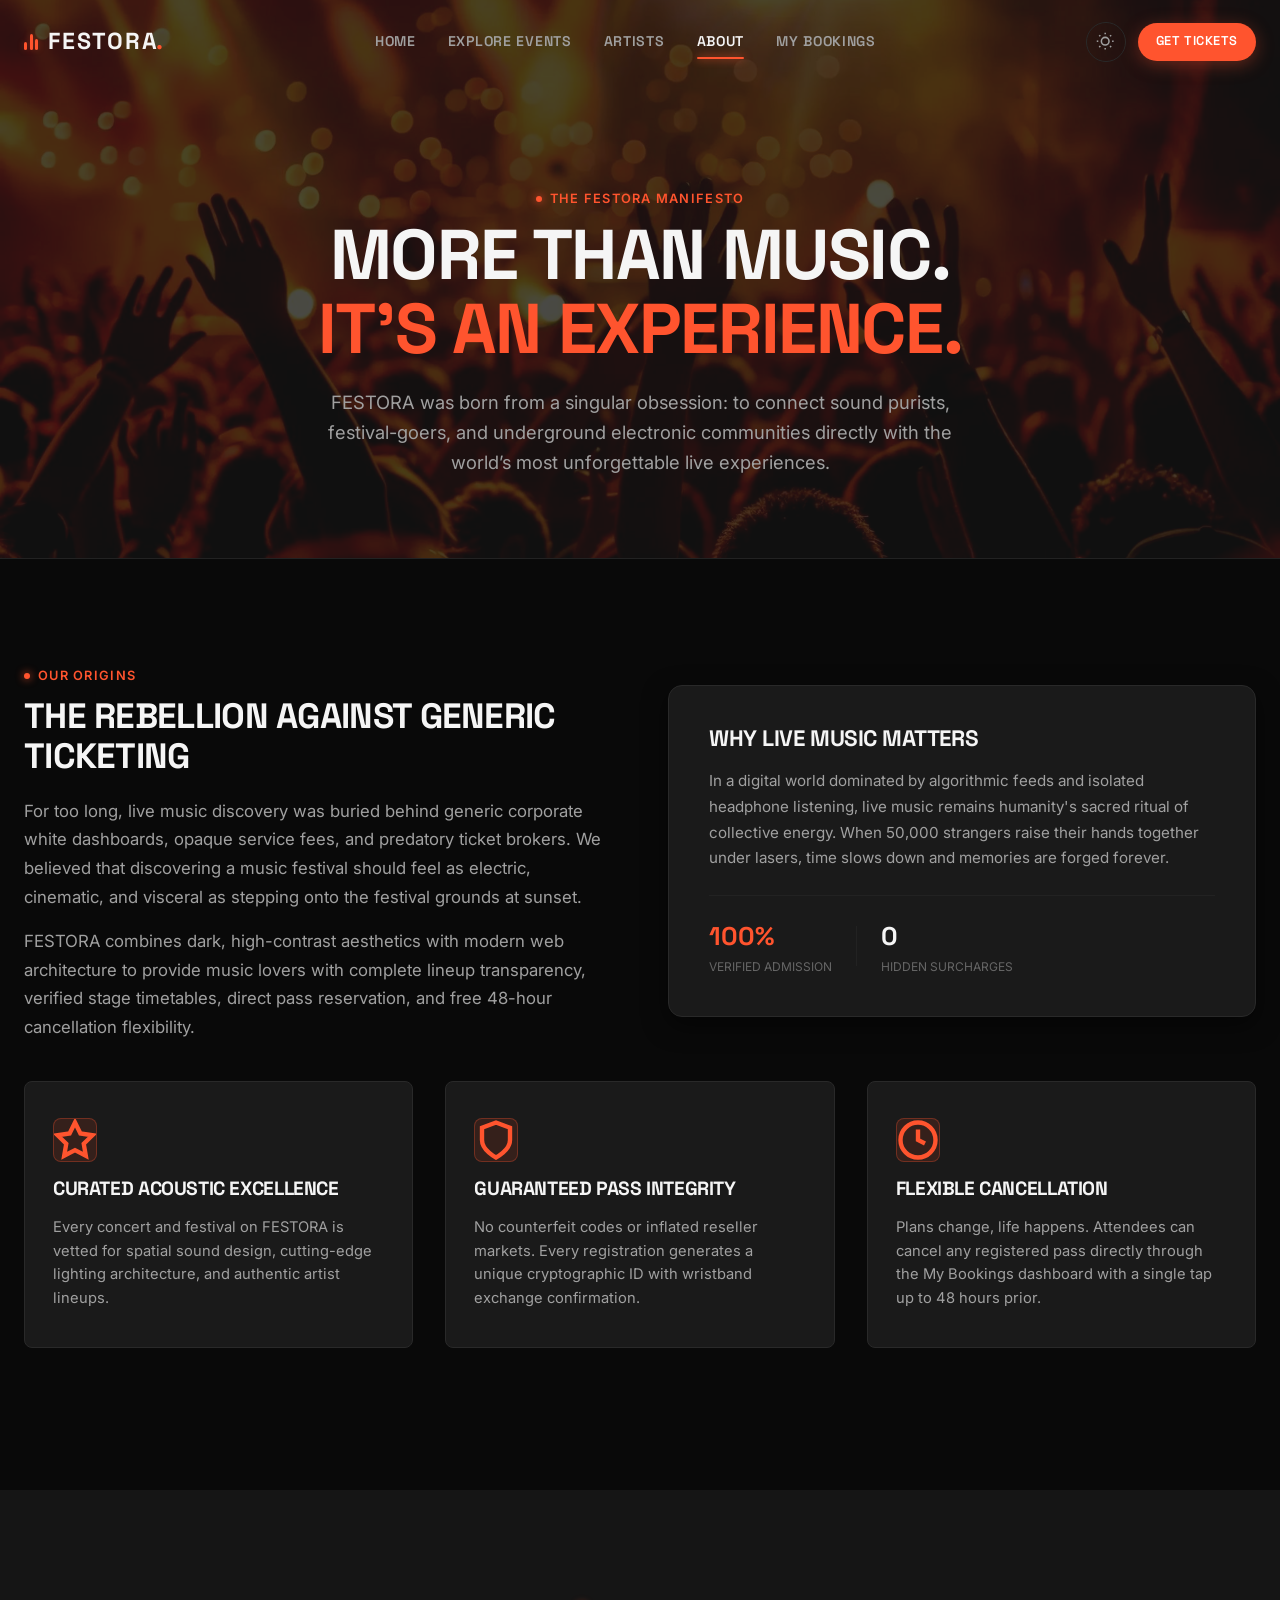
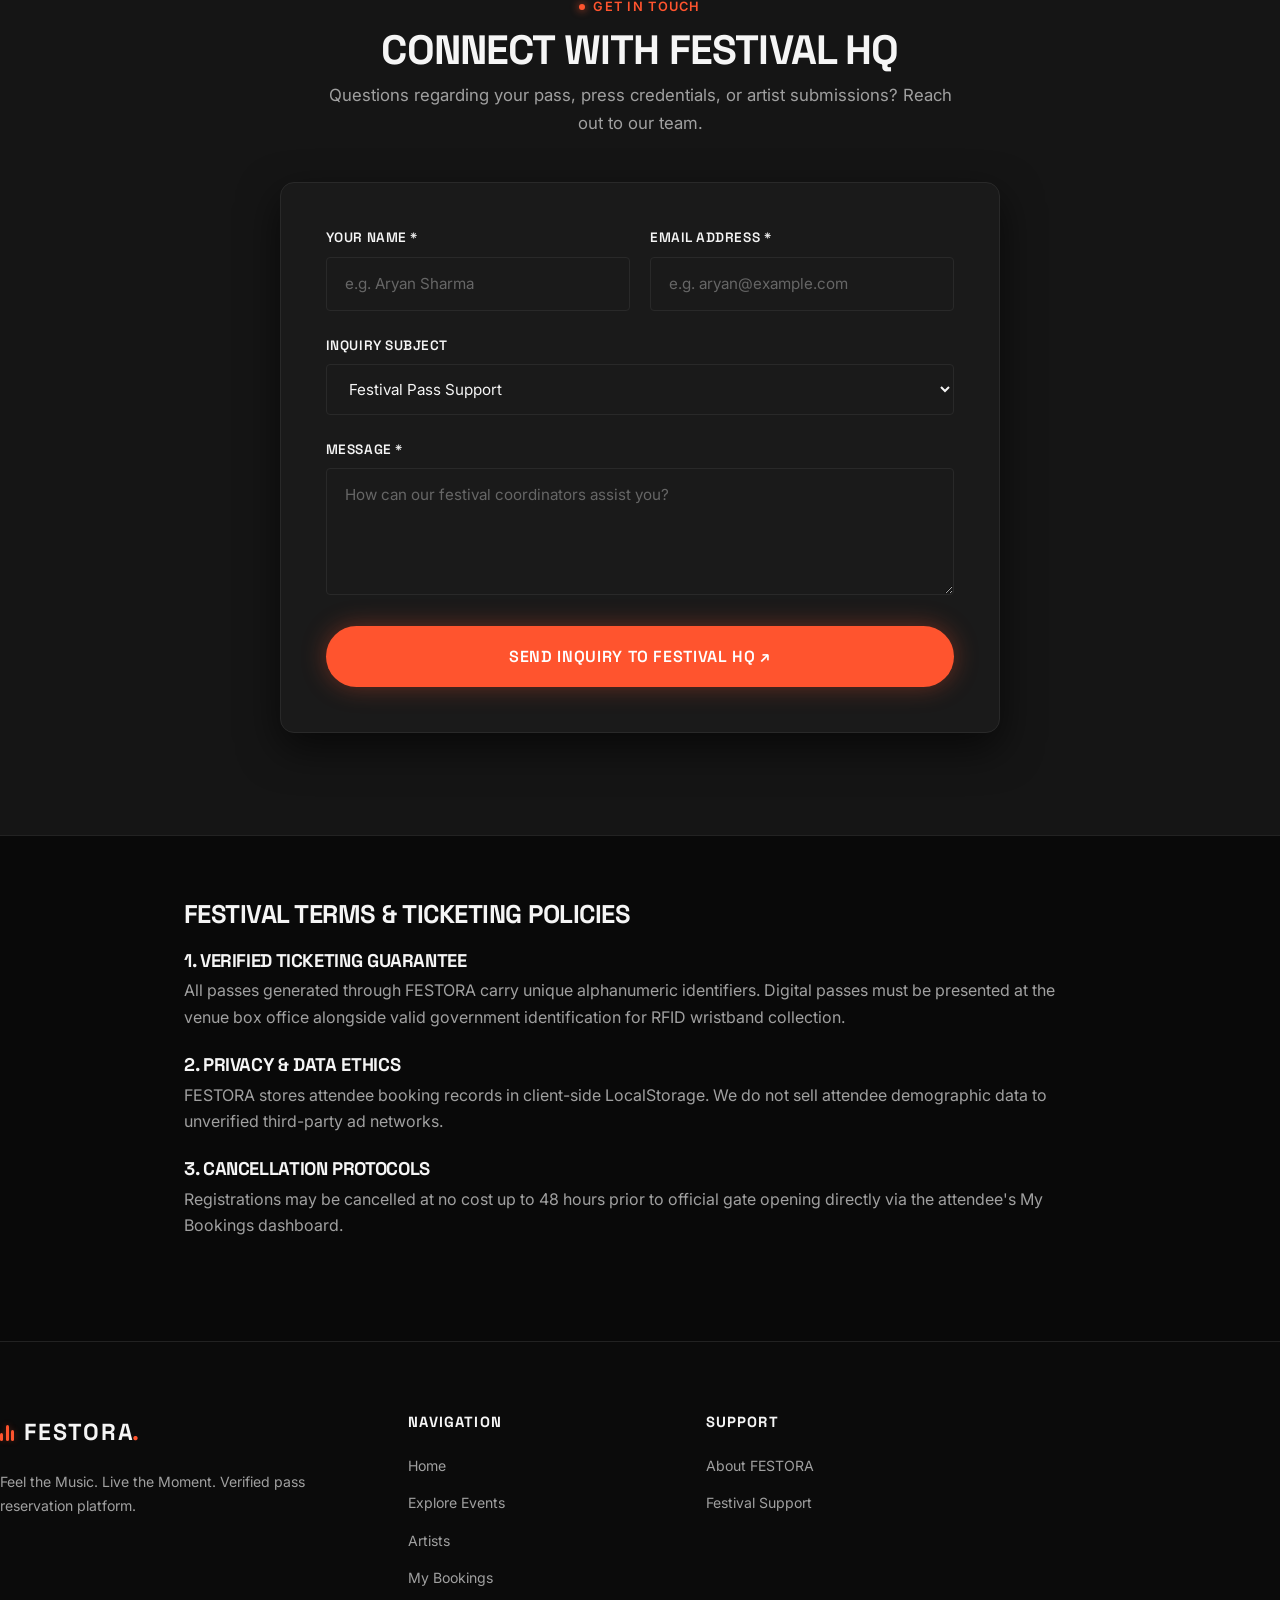
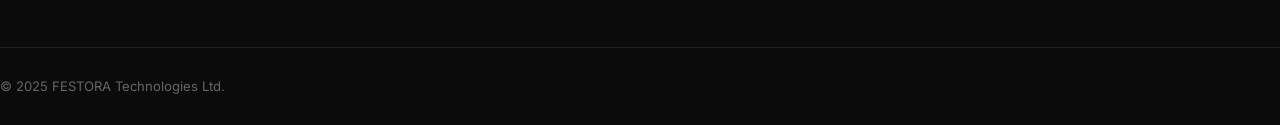
==== about.html @ 8974b9db "Milestone 13: About FESTORA brand story page with manifesto hero, platform metrics, acoustic philoso" ====
<!DOCTYPE html>
<html lang="en" data-theme="dark">
<head>
  <meta charset="UTF-8">
  <meta name="viewport" content="width=device-width, initial-scale=1.0">
  <title>About Us & Mission – FESTORA</title>
  <meta name="description" content="Discover the story and ethos behind FESTORA — connecting music lovers to world-class live experiences and music festivals.">
  <meta name="theme-color" content="#090909">

  <!-- Core Stylesheets -->
  <link rel="stylesheet" href="css/style.css">
  <link rel="stylesheet" href="css/animations.css">
</head>
<body>

  <!-- ==========================================================================
       1. Navigation Bar (Ref 1, 6, 7, 8)
       ========================================================================== -->
  <header class="site-header is-scrolled" role="banner">
    <div class="container nav-wrap">
      
      <!-- Brand Logo -->
      <a href="index.html" class="brand-logo" aria-label="FESTORA Home">
        <span class="logo-bars" aria-hidden="true">
          <span class="logo-bar"></span>
          <span class="logo-bar"></span>
          <span class="logo-bar"></span>
        </span>
        <span>FESTORA<span class="accent-dot">.</span></span>
      </a>

      <!-- Desktop Navigation Menu -->
      <nav class="nav-menu" role="navigation" aria-label="Main Navigation">
        <a href="index.html" class="nav-link">Home</a>
        <a href="events.html" class="nav-link">Explore Events</a>
        <a href="artists.html" class="nav-link">Artists</a>
        <a href="about.html" class="nav-link active">About</a>
        <a href="bookings.html" class="nav-link">My Bookings</a>
      </nav>

      <!-- Nav Utility Actions -->
      <div class="nav-actions">
        <button type="button" class="btn-theme-toggle" aria-label="Switch Theme" title="Toggle Dark/Light Mode">
          <svg class="icon" viewBox="0 0 24 24" fill="none" stroke="currentColor" stroke-width="2">
            <circle cx="12" cy="12" r="5"></circle>
            <line x1="12" y1="1" x2="12" y2="3"></line>
            <line x1="12" y1="21" x2="12" y2="23"></line>
            <line x1="4.22" y1="4.22" x2="5.64" y2="5.64"></line>
            <line x1="18.36" y1="18.36" x2="19.78" y2="19.78"></line>
            <line x1="1" y1="12" x2="3" y2="12"></line>
            <line x1="21" y1="12" x2="23" y2="12"></line>
            <line x1="4.22" y1="19.78" x2="5.64" y2="18.36"></line>
            <line x1="18.36" y1="5.64" x2="19.78" y2="4.22"></line>
          </svg>
        </button>

        <a href="events.html" class="btn btn-primary btn-pill btn-sm">
          <span>GET TICKETS</span>
        </a>

        <button type="button" class="btn-nav-toggle" aria-label="Toggle navigation menu" aria-expanded="false">
          <span class="hamburger-line"></span>
          <span class="hamburger-line"></span>
          <span class="hamburger-line"></span>
        </button>
      </div>
    </div>
  </header>

  <!-- Mobile Navigation Overlay & Drawer -->
  <div class="mobile-nav-overlay" aria-hidden="true"></div>
  <aside class="mobile-nav-drawer" aria-label="Mobile Navigation Drawer">
    <div class="mobile-nav-links">
      <a href="index.html" class="mobile-nav-link"><span>Home</span><span>→</span></a>
      <a href="events.html" class="mobile-nav-link"><span>Explore Events</span><span>→</span></a>
      <a href="artists.html" class="mobile-nav-link"><span>Artists</span><span>→</span></a>
      <a href="about.html" class="mobile-nav-link active"><span>About</span><span>→</span></a>
      <a href="bookings.html" class="mobile-nav-link"><span>My Bookings</span><span>→</span></a>
    </div>
  </aside>

  <!-- Main Content -->
  <main id="main-content">
    
    <!-- Hero Section (Ref 4 & 15) -->
    <section class="about-hero" aria-label="About FESTORA Hero">
      <img class="about-hero-bg" src="assets/images/backgrounds/about-bg.jpg" alt="Concert crowd in stage lighting">
      <div class="container" style="position:relative;z-index:2;max-width:860px;margin:0 auto;">
        <span class="section-tag" style="margin-bottom:0.6rem;">THE FESTORA MANIFESTO</span>
        <h1 class="page-header-title" style="font-size:clamp(2.4rem, 5.5vw, 4.4rem);line-height:1.05;">
          MORE THAN MUSIC.<br>
          <span class="text-accent">IT'S AN EXPERIENCE.</span>
        </h1>
        <p style="font-size:1.15rem;color:var(--text-secondary);max-width:680px;margin:1.25rem auto 0;line-height:1.65;">
          FESTORA was born from a singular obsession: to connect sound purists, festival-goers, and underground electronic communities directly with the world’s most unforgettable live experiences.
        </p>
      </div>
    </section>

    <!-- Brand Story & Mission Section -->
    <section class="section" aria-label="Our Story & Mission">
      <div class="container">
        
        <div style="display:grid;grid-template-columns:1fr 1fr;gap:3.5rem;align-items:center;" class="about-story-grid">
          <div>
            <span class="section-tag">OUR ORIGINS</span>
            <h2 class="section-title" style="font-size:2.2rem;margin-bottom:1.25rem;">THE REBELLION AGAINST GENERIC TICKETING</h2>
            <p class="detail-text" style="margin-bottom:1rem;">
              For too long, live music discovery was buried behind generic corporate white dashboards, opaque service fees, and predatory ticket brokers. We believed that discovering a music festival should feel as electric, cinematic, and visceral as stepping onto the festival grounds at sunset.
            </p>
            <p class="detail-text">
              FESTORA combines dark, high-contrast aesthetics with modern web architecture to provide music lovers with complete lineup transparency, verified stage timetables, direct pass reservation, and free 48-hour cancellation flexibility.
            </p>
          </div>

          <div style="background-color:var(--bg-card);border:1px solid var(--border-light);border-radius:var(--radius-lg);padding:2.5rem;box-shadow:var(--shadow-md);">
            <h3 style="font-size:1.4rem;font-weight:700;color:var(--text-primary);text-transform:uppercase;margin-bottom:1rem;">
              WHY LIVE MUSIC MATTERS
            </h3>
            <p class="detail-text" style="font-size:0.95rem;margin-bottom:1.5rem;">
              In a digital world dominated by algorithmic feeds and isolated headphone listening, live music remains humanity's sacred ritual of collective energy. When 50,000 strangers raise their hands together under lasers, time slows down and memories are forged forever.
            </p>
            <div style="padding-top:1.25rem;border-top:1px solid var(--border-subtle);display:flex;align-items:center;gap:1.5rem;">
              <div>
                <div style="font-family:var(--font-heading);font-size:1.6rem;font-weight:700;color:var(--accent-primary);">100%</div>
                <div style="font-size:0.75rem;color:var(--text-muted);text-transform:uppercase;">Verified Admission</div>
              </div>
              <div style="width:1px;height:40px;background:var(--border-subtle);"></div>
              <div>
                <div style="font-family:var(--font-heading);font-size:1.6rem;font-weight:700;color:var(--text-primary);">0</div>
                <div style="font-size:0.75rem;color:var(--text-muted);text-transform:uppercase;">Hidden Surcharges</div>
              </div>
            </div>
          </div>
        </div>

        <!-- 3 Core Values (Ref 1, 4, 14) -->
        <div class="about-values-grid">
          
          <div class="value-card">
            <div class="value-card-icon">
              <svg viewBox="0 0 24 24" fill="none" stroke="currentColor" stroke-width="2.5"><polygon points="12 2 15.09 8.26 22 9.27 17 14.14 18.18 21.02 12 17.77 5.82 21.02 7 14.14 2 9.27 8.91 8.26 12 2"></polygon></svg>
            </div>
            <h3 class="value-card-title">CURATED ACOUSTIC EXCELLENCE</h3>
            <p class="value-card-desc">
              Every concert and festival on FESTORA is vetted for spatial sound design, cutting-edge lighting architecture, and authentic artist lineups.
            </p>
          </div>

          <div class="value-card">
            <div class="value-card-icon">
              <svg viewBox="0 0 24 24" fill="none" stroke="currentColor" stroke-width="2.5"><path d="M12 22s8-4 8-10V5l-8-3-8 3v7c0 6 8 10 8 10z"></path></svg>
            </div>
            <h3 class="value-card-title">GUARANTEED PASS INTEGRITY</h3>
            <p class="value-card-desc">
              No counterfeit codes or inflated reseller markets. Every registration generates a unique cryptographic ID with wristband exchange confirmation.
            </p>
          </div>

          <div class="value-card">
            <div class="value-card-icon">
              <svg viewBox="0 0 24 24" fill="none" stroke="currentColor" stroke-width="2.5"><circle cx="12" cy="12" r="10"></circle><polyline points="12 6 12 12 16 14"></polyline></svg>
            </div>
            <h3 class="value-card-title">FLEXIBLE CANCELLATION</h3>
            <p class="value-card-desc">
              Plans change, life happens. Attendees can cancel any registered pass directly through the My Bookings dashboard with a single tap up to 48 hours prior.
            </p>
          </div>

        </div>

      </div>
    </section>

    <!-- Contact & Inquiries Module -->
    <section class="section section-secondary" id="contact" aria-label="Contact and Festival HQ">
      <div class="container">
        
        <div class="section-header" style="justify-content:center;text-align:center;">
          <div class="section-title-wrap">
            <span class="section-tag" style="justify-content:center;">GET IN TOUCH</span>
            <h2 class="section-title">CONNECT WITH FESTIVAL HQ</h2>
            <p class="section-subtitle">Questions regarding your pass, press credentials, or artist submissions? Reach out to our team.</p>
          </div>
        </div>

        <div class="contact-card-wrap">
          <form id="contact-form" novalidate>
            
            <div class="form-grid-2col">
              <div class="form-group" id="group-contact-name">
                <label for="contact-name" class="form-label">Your Name *</label>
                <input type="text" id="contact-name" class="form-control" placeholder="e.g. Aryan Sharma" required>
                <span class="form-error">Please enter your name.</span>
              </div>

              <div class="form-group" id="group-contact-email">
                <label for="contact-email" class="form-label">Email Address *</label>
                <input type="email" id="contact-email" class="form-control" placeholder="e.g. aryan@example.com" required>
                <span class="form-error">Please enter a valid email address.</span>
              </div>
            </div>

            <div class="form-group">
              <label for="contact-subject" class="form-label">Inquiry Subject</label>
              <select id="contact-subject" class="form-control">
                <option value="Pass Reservation">Festival Pass Support</option>
                <option value="Artist Booking">Artist & Lineup Inquiry</option>
                <option value="Media & Press">Press & Media Accreditation</option>
                <option value="Sponsorship">Brand & Stage Sponsorship</option>
              </select>
            </div>

            <div class="form-group" id="group-contact-msg">
              <label for="contact-msg" class="form-label">Message *</label>
              <textarea id="contact-msg" class="form-control" rows="4" placeholder="How can our festival coordinators assist you?" required></textarea>
              <span class="form-error">Please enter your message.</span>
            </div>

            <button type="submit" class="btn btn-primary btn-pill btn-block btn-lg glow-orange">
              <span>SEND INQUIRY TO FESTIVAL HQ ↗</span>
            </button>

          </form>
        </div>

      </div>
    </section>

    <!-- Legal Anchors Section (Terms & Privacy) -->
    <section class="section" id="terms" style="padding-top:4rem;border-top:1px solid var(--border-subtle);" aria-label="Legal & Policies">
      <div class="container container-narrow">
        <h2 style="font-size:1.6rem;margin-bottom:1.25rem;">FESTIVAL TERMS & TICKETING POLICIES</h2>
        
        <div style="display:flex;flex-direction:column;gap:1.5rem;font-size:0.92rem;color:var(--text-secondary);line-height:1.7;">
          <div id="security">
            <h3 style="font-size:1.15rem;color:var(--text-primary);margin-bottom:0.4rem;">1. VERIFIED TICKETING GUARANTEE</h3>
            <p>All passes generated through FESTORA carry unique alphanumeric identifiers. Digital passes must be presented at the venue box office alongside valid government identification for RFID wristband collection.</p>
          </div>

          <div id="privacy">
            <h3 style="font-size:1.15rem;color:var(--text-primary);margin-bottom:0.4rem;">2. PRIVACY & DATA ETHICS</h3>
            <p>FESTORA stores attendee booking records in client-side LocalStorage. We do not sell attendee demographic data to unverified third-party ad networks.</p>
          </div>

          <div>
            <h3 style="font-size:1.15rem;color:var(--text-primary);margin-bottom:0.4rem;">3. CANCELLATION PROTOCOLS</h3>
            <p>Registrations may be cancelled at no cost up to 48 hours prior to official gate opening directly via the attendee's My Bookings dashboard.</p>
          </div>
        </div>
      </div>
    </section>

  </main>

  <!-- Global Footer -->
  <footer class="site-footer" role="contentinfo">
    <div class="container footer-main">
      <div>
        <a href="index.html" class="brand-logo">
          <span class="logo-bars"><span class="logo-bar"></span><span class="logo-bar"></span><span class="logo-bar"></span></span>
          <span>FESTORA<span class="accent-dot">.</span></span>
        </a>
        <p class="footer-brand-desc">Feel the Music. Live the Moment. Verified pass reservation platform.</p>
      </div>
      <div>
        <h4 class="footer-heading">NAVIGATION</h4>
        <ul class="footer-links">
          <li><a href="index.html" class="footer-link">Home</a></li>
          <li><a href="events.html" class="footer-link">Explore Events</a></li>
          <li><a href="artists.html" class="footer-link">Artists</a></li>
          <li><a href="bookings.html" class="footer-link">My Bookings</a></li>
        </ul>
      </div>
      <div>
        <h4 class="footer-heading">SUPPORT</h4>
        <ul class="footer-links">
          <li><a href="about.html" class="footer-link">About FESTORA</a></li>
          <li><a href="about.html#contact" class="footer-link">Festival Support</a></li>
        </ul>
      </div>
    </div>
    <div class="container footer-bottom">
      <div><span>© 2025 FESTORA Technologies Ltd.</span></div>
    </div>
  </footer>

  <!-- Scripts -->
  <script src="js/events.js"></script>
  <script src="js/main.js"></script>
  <script>
    // Inline Contact Form Handler
    document.addEventListener('DOMContentLoaded', () => {
      const contactForm = document.getElementById('contact-form');
      if (!contactForm) return;

      contactForm.addEventListener('submit', (e) => {
        e.preventDefault();
        const name = document.getElementById('contact-name').value.trim();
        const email = document.getElementById('contact-email').value.trim();
        const msg = document.getElementById('contact-msg').value.trim();

        let valid = true;
        if (!name) {
          document.getElementById('group-contact-name').classList.add('has-error');
          valid = false;
        } else {
          document.getElementById('group-contact-name').classList.remove('has-error');
        }

        if (!/^[^\s@]+@[^\s@]+\.[^\s@]+$/.test(email)) {
          document.getElementById('group-contact-email').classList.add('has-error');
          valid = false;
        } else {
          document.getElementById('group-contact-email').classList.remove('has-error');
        }

        if (!msg) {
          document.getElementById('group-contact-msg').classList.add('has-error');
          valid = false;
        } else {
          document.getElementById('group-contact-msg').classList.remove('has-error');
        }

        if (valid) {
          if (window.FestoraUI && window.FestoraUI.showToast) {
            window.FestoraUI.showToast(`Thank you, ${name}! Your inquiry has been dispatched to Festival HQ.`);
          }
          contactForm.reset();
        }
      });
    });
  </script>
</body>
</html>
---- css/style.css ----
/* ==========================================================================
   FESTORA – Global Design System & Core Stylesheet
   Feel the Music. Live the Moment.
   ========================================================================== */

@import url('https://fonts.googleapis.com/css2?family=Bebas+Neue&family=Inter:wght@300;400;500;600;700&family=Space+Grotesk:wght@500;600;700&display=swap');

/* --- 1. Design Tokens & CSS Variables --- */
:root {
  /* Surface Colors */
  --bg-primary: #090909;        /* Obsidian Black */
  --bg-secondary: #151515;      /* Charcoal Section Background */
  --bg-card: #1A1A1A;           /* Elevated Card Background */
  --bg-card-hover: #222222;     /* Card Hover Surface */
  --bg-glass: rgba(15, 15, 15, 0.75); /* Frosted Glass */
  --bg-glass-nav: rgba(9, 9, 9, 0.88); /* Navigation Frosted Surface */

  /* Accent Colors */
  --accent-primary: #FF542E;    /* Electric Orange */
  --accent-primary-hover: #FF6B47;
  --accent-primary-glow: rgba(255, 84, 46, 0.35);
  --accent-purple: #9D4EDD;     /* Neon Purple */
  --accent-purple-glow: rgba(157, 78, 221, 0.35);
  --accent-red: #E63946;        /* Crimson Red */
  --accent-green: #2EC4B6;      /* Emerald Live Status */
  --accent-yellow: #FFB703;     /* Amber Date Badge */

  /* Text Colors */
  --text-primary: #F5F5F5;      /* Off-white */
  --text-secondary: #A0A0A0;    /* Muted Grey */
  --text-muted: #666666;        /* Subtle Grey */
  --text-dark: #090909;

  /* Borders & Outlines */
  --border-subtle: #222222;     /* Default Subtle Stroke */
  --border-light: #292929;      /* Card Outline */
  --border-highlight: #3A3A3A;  /* Hover Stroke */
  --border-accent: rgba(255, 84, 46, 0.5);

  /* Typography */
  --font-heading: 'Space Grotesk', -apple-system, BlinkMacSystemFont, sans-serif;
  --font-body: 'Inter', -apple-system, BlinkMacSystemFont, sans-serif;
  --font-display: 'Bebas Neue', sans-serif;

  /* Spacing & Layout */
  --container-max: 1320px;
  --container-narrow: 960px;
  --radius-sm: 4px;
  --radius-md: 8px;
  --radius-lg: 14px;
  --radius-full: 9999px;

  /* Transitions */
  --transition-fast: 0.18s cubic-bezier(0.16, 1, 0.3, 1);
  --transition-smooth: 0.3s cubic-bezier(0.16, 1, 0.3, 1);
  --transition-bounce: 0.4s cubic-bezier(0.34, 1.56, 0.64, 1);

  /* Shadows */
  --shadow-sm: 0 4px 12px rgba(0, 0, 0, 0.3);
  --shadow-md: 0 8px 24px rgba(0, 0, 0, 0.5);
  --shadow-lg: 0 16px 40px rgba(0, 0, 0, 0.7);
  --shadow-glow: 0 0 30px var(--accent-primary-glow);
}

/* Light Mode Overrides (Optional Toggle) */
[data-theme="light"] {
  --bg-primary: #F8F9FA;
  --bg-secondary: #EDEFF2;
  --bg-card: #FFFFFF;
  --bg-card-hover: #F1F3F5;
  --bg-glass: rgba(255, 255, 255, 0.85);
  --bg-glass-nav: rgba(248, 249, 250, 0.92);
  --text-primary: #121212;
  --text-secondary: #555555;
  --text-muted: #888888;
  --border-subtle: #E2E4E8;
  --border-light: #D0D4DC;
  --border-highlight: #B0B7C3;
  --shadow-sm: 0 4px 12px rgba(0, 0, 0, 0.06);
  --shadow-md: 0 8px 24px rgba(0, 0, 0, 0.1);
  --shadow-lg: 0 16px 40px rgba(0, 0, 0, 0.14);
}

/* --- 2. CSS Reset & Base Rules --- */
*, *::before, *::after {
  box-sizing: border-box;
  margin: 0;
  padding: 0;
}

html {
  font-size: 16px;
  scroll-behavior: smooth;
  -webkit-font-smoothing: antialiased;
  -moz-osx-font-smoothing: grayscale;
  background-color: var(--bg-primary);
  color: var(--text-primary);
}

body {
  font-family: var(--font-body);
  font-weight: 400;
  line-height: 1.6;
  background-color: var(--bg-primary);
  color: var(--text-primary);
  min-height: 100vh;
  overflow-x: hidden;
  display: flex;
  flex-direction: column;
}

main {
  flex: 1 0 auto;
}

img, picture, video, canvas, svg {
  display: block;
  max-width: 100%;
}

input, button, textarea, select {
  font: inherit;
  color: inherit;
}

button {
  cursor: pointer;
  border: none;
  background: none;
}

a {
  color: inherit;
  text-decoration: none;
  transition: color var(--transition-fast);
}

ul, ol {
  list-style: none;
}

/* --- 3. Typography Styles --- */
h1, h2, h3, h4, h5, h6 {
  font-family: var(--font-heading);
  font-weight: 700;
  line-height: 1.15;
  color: var(--text-primary);
  letter-spacing: -0.02em;
  text-transform: uppercase;
}

h1 {
  font-size: clamp(2.5rem, 5.5vw, 4.5rem);
}

h2 {
  font-size: clamp(1.8rem, 3.2vw, 2.6rem);
}

h3 {
  font-size: clamp(1.3rem, 2vw, 1.7rem);
}

h4 {
  font-size: 1.15rem;
}

p {
  color: var(--text-secondary);
  font-size: 1rem;
  line-height: 1.65;
}

.text-accent {
  color: var(--accent-primary);
}

.text-purple {
  color: var(--accent-purple);
}

.text-offwhite {
  color: var(--text-primary);
}

.text-muted {
  color: var(--text-secondary);
}

.font-display {
  font-family: var(--font-display);
  letter-spacing: 0.04em;
}

/* --- 4. Layout & Containers --- */
.container {
  width: 100%;
  max-width: var(--container-max);
  margin-left: auto;
  margin-right: auto;
  padding-left: 1.5rem;
  padding-right: 1.5rem;
}

.container-narrow {
  max-width: var(--container-narrow);
}

.section {
  padding-top: clamp(4rem, 8vw, 7rem);
  padding-bottom: clamp(4rem, 8vw, 7rem);
  position: relative;
}

.section-secondary {
  background-color: var(--bg-secondary);
}

.section-header {
  display: flex;
  align-items: flex-end;
  justify-content: space-between;
  margin-bottom: 2.75rem;
  gap: 1.5rem;
  flex-wrap: wrap;
}

.section-title-wrap {
  max-width: 650px;
}

.section-tag {
  display: inline-flex;
  align-items: center;
  gap: 0.5rem;
  font-size: 0.8rem;
  font-weight: 600;
  text-transform: uppercase;
  letter-spacing: 0.1em;
  color: var(--accent-primary);
  margin-bottom: 0.6rem;
}

.section-tag::before {
  content: '';
  display: inline-block;
  width: 6px;
  height: 6px;
  border-radius: 50%;
  background-color: var(--accent-primary);
  box-shadow: 0 0 8px var(--accent-primary);
}

.section-title {
  margin-bottom: 0.5rem;
}

.section-subtitle {
  font-size: 1.05rem;
  color: var(--text-secondary);
}

.section-action a {
  display: inline-flex;
  align-items: center;
  gap: 0.4rem;
  font-size: 0.95rem;
  font-weight: 600;
  color: var(--text-primary);
  transition: all var(--transition-fast);
}

.section-action a:hover {
  color: var(--accent-primary);
  transform: translateX(4px);
}

/* --- 5. Buttons & Interactive Controls --- */
.btn {
  display: inline-flex;
  align-items: center;
  justify-content: center;
  gap: 0.6rem;
  font-family: var(--font-heading);
  font-size: 0.9rem;
  font-weight: 600;
  letter-spacing: 0.04em;
  text-transform: uppercase;
  padding: 0.85rem 1.75rem;
  border-radius: var(--radius-sm);
  transition: all var(--transition-smooth);
  white-space: nowrap;
  position: relative;
  overflow: hidden;
}

.btn-primary {
  background-color: var(--accent-primary);
  color: #FFFFFF;
  box-shadow: 0 4px 18px var(--accent-primary-glow);
}

.btn-primary:hover {
  background-color: var(--accent-primary-hover);
  box-shadow: 0 6px 26px rgba(255, 84, 46, 0.5);
  transform: translateY(-2px);
  color: #FFFFFF;
}

.btn-primary:active {
  transform: translateY(0);
}

.btn-secondary {
  background-color: transparent;
  color: var(--text-primary);
  border: 1px solid var(--border-highlight);
}

.btn-secondary:hover {
  border-color: var(--text-primary);
  background-color: rgba(255, 255, 255, 0.05);
  transform: translateY(-2px);
}

.btn-ghost {
  background-color: transparent;
  color: var(--text-secondary);
  padding: 0.5rem 1rem;
}

.btn-ghost:hover {
  color: var(--text-primary);
  background-color: rgba(255, 255, 255, 0.04);
}

.btn-pill {
  border-radius: var(--radius-full);
}

.btn-sm {
  padding: 0.55rem 1.15rem;
  font-size: 0.8rem;
}

.btn-lg {
  padding: 1.1rem 2.25rem;
  font-size: 1rem;
}

.btn-block {
  width: 100%;
}

.btn-icon {
  width: 2.75rem;
  height: 2.75rem;
  padding: 0;
  border-radius: var(--radius-sm);
  display: inline-flex;
  align-items: center;
  justify-content: center;
  border: 1px solid var(--border-light);
  color: var(--text-secondary);
  transition: all var(--transition-fast);
}

.btn-icon:hover {
  border-color: var(--accent-primary);
  color: var(--accent-primary);
  background-color: rgba(255, 84, 46, 0.08);
}

/* --- 6. Badges & Chips --- */
.badge {
  display: inline-flex;
  align-items: center;
  gap: 0.35rem;
  font-size: 0.72rem;
  font-weight: 700;
  letter-spacing: 0.06em;
  text-transform: uppercase;
  padding: 0.3rem 0.65rem;
  border-radius: var(--radius-sm);
  line-height: 1;
}

.badge-orange {
  background-color: var(--accent-primary);
  color: #FFFFFF;
}

.badge-yellow {
  background-color: var(--accent-yellow);
  color: #090909;
}

.badge-dark {
  background-color: rgba(9, 9, 9, 0.85);
  color: var(--text-primary);
  border: 1px solid var(--border-light);
  backdrop-filter: blur(8px);
}

.badge-live {
  background-color: rgba(46, 196, 182, 0.15);
  color: var(--accent-green);
  border: 1px solid rgba(46, 196, 182, 0.3);
}

.badge-live::before {
  content: '';
  width: 6px;
  height: 6px;
  border-radius: 50%;
  background-color: var(--accent-green);
  box-shadow: 0 0 6px var(--accent-green);
}

.badge-purple {
  background-color: rgba(157, 78, 221, 0.18);
  color: #D6A4F9;
  border: 1px solid rgba(157, 78, 221, 0.35);
}

/* --- 7. Form Controls Base --- */
.form-group {
  margin-bottom: 1.5rem;
}

.form-label {
  display: block;
  font-family: var(--font-heading);
  font-size: 0.85rem;
  font-weight: 600;
  text-transform: uppercase;
  letter-spacing: 0.04em;
  color: var(--text-primary);
  margin-bottom: 0.5rem;
}

.form-control {
  width: 100%;
  background-color: var(--bg-card);
  border: 1px solid var(--border-light);
  border-radius: var(--radius-sm);
  color: var(--text-primary);
  padding: 0.85rem 1.15rem;
  font-size: 0.95rem;
  outline: none;
  transition: border-color var(--transition-fast), box-shadow var(--transition-fast);
}

.form-control:focus {
  border-color: var(--accent-primary);
  box-shadow: 0 0 0 3px var(--accent-primary-glow);
}

.form-control::placeholder {
  color: var(--text-muted);
}

.form-error {
  font-size: 0.8rem;
  color: var(--accent-red);
  margin-top: 0.4rem;
  display: none;
}

.form-group.has-error .form-control {
  border-color: var(--accent-red);
}

.form-group.has-error .form-error {
  display: block;
}

/* --- 8. Reusable SVG Icons Utility --- */
.icon {
  width: 1.15rem;
  height: 1.15rem;
  display: inline-block;
  vertical-align: middle;
  stroke-width: 2;
}

.icon-sm {
  width: 0.9rem;
  height: 0.9rem;
}

.icon-lg {
  width: 1.5rem;
  height: 1.5rem;
}

/* Accessibility Focus Outline */
:focus-visible {
  outline: 2px solid var(--accent-primary);
  outline-offset: 3px;
}

/* ==========================================================================
   Navigation Bar Component (Ref 1, 6, 7, 8)
   ========================================================================== */
.site-header {
  position: fixed;
  top: 0;
  left: 0;
  right: 0;
  width: 100%;
  z-index: 1000;
  padding: 1.35rem 0;
  transition: background-color var(--transition-smooth),
              padding var(--transition-smooth),
              border-color var(--transition-smooth),
              box-shadow var(--transition-smooth);
  background-color: transparent;
  border-bottom: 1px solid transparent;
}

.site-header.is-scrolled {
  background-color: var(--bg-glass-nav);
  backdrop-filter: blur(16px);
  -webkit-backdrop-filter: blur(16px);
  padding: 0.85rem 0;
  border-bottom: 1px solid var(--border-subtle);
  box-shadow: 0 4px 20px rgba(0, 0, 0, 0.45);
}

.nav-wrap {
  display: flex;
  align-items: center;
  justify-content: space-between;
  gap: 1.5rem;
}

/* Brand Logo */
.brand-logo {
  display: inline-flex;
  align-items: center;
  gap: 0.65rem;
  font-family: var(--font-heading);
  font-size: 1.45rem;
  font-weight: 700;
  letter-spacing: 0.08em;
  color: var(--text-primary);
  text-transform: uppercase;
  user-select: none;
}

.brand-logo .accent-dot {
  color: var(--accent-primary);
  display: inline-block;
  margin-left: -2px;
}

.logo-bars {
  display: inline-flex;
  align-items: flex-end;
  gap: 2.5px;
  height: 16px;
}

.logo-bar {
  width: 3px;
  background-color: var(--accent-primary);
  border-radius: 1.5px;
  box-shadow: 0 0 6px var(--accent-primary-glow);
}

.logo-bar:nth-child(1) { height: 8px; }
.logo-bar:nth-child(2) { height: 16px; }
.logo-bar:nth-child(3) { height: 11px; }

/* Desktop Navigation Links */
.nav-menu {
  display: flex;
  align-items: center;
  gap: 2rem;
}

.nav-link {
  font-family: var(--font-heading);
  font-size: 0.88rem;
  font-weight: 600;
  color: var(--text-secondary);
  text-transform: uppercase;
  letter-spacing: 0.05em;
  position: relative;
  padding: 0.4rem 0;
  transition: color var(--transition-fast);
}

.nav-link::after {
  content: '';
  position: absolute;
  bottom: 0;
  left: 0;
  width: 0%;
  height: 2px;
  background-color: var(--accent-primary);
  border-radius: 2px;
  box-shadow: 0 0 8px var(--accent-primary);
  transition: width var(--transition-smooth);
}

.nav-link:hover {
  color: var(--text-primary);
}

.nav-link:hover::after,
.nav-link.active::after {
  width: 100%;
}

.nav-link.active {
  color: var(--text-primary);
}

/* Nav Actions (Search, Theme, Tickets CTA) */
.nav-actions {
  display: flex;
  align-items: center;
  gap: 0.75rem;
}

.btn-theme-toggle {
  background: transparent;
  color: var(--text-secondary);
  width: 2.5rem;
  height: 2.5rem;
  border-radius: 50%;
  border: 1px solid var(--border-light);
  display: inline-flex;
  align-items: center;
  justify-content: center;
  transition: all var(--transition-fast);
}

.btn-theme-toggle:hover {
  color: var(--accent-primary);
  border-color: var(--accent-primary);
  background-color: rgba(255, 84, 46, 0.08);
}

.btn-search-trigger {
  background: transparent;
  color: var(--text-secondary);
  width: 2.5rem;
  height: 2.5rem;
  border-radius: 50%;
  border: 1px solid var(--border-light);
  display: inline-flex;
  align-items: center;
  justify-content: center;
  transition: all var(--transition-fast);
}

.btn-search-trigger:hover {
  color: var(--accent-primary);
  border-color: var(--accent-primary);
  background-color: rgba(255, 84, 46, 0.08);
}

/* Mobile Hamburger Toggle */
.btn-nav-toggle {
  display: none;
  flex-direction: column;
  justify-content: center;
  align-items: center;
  gap: 5px;
  width: 2.75rem;
  height: 2.75rem;
  border-radius: var(--radius-sm);
  background-color: var(--bg-card);
  border: 1px solid var(--border-light);
  cursor: pointer;
  z-index: 1002;
  transition: border-color var(--transition-fast);
}

.btn-nav-toggle:hover {
  border-color: var(--accent-primary);
}

.hamburger-line {
  width: 20px;
  height: 2px;
  background-color: var(--text-primary);
  border-radius: 1px;
  transition: transform var(--transition-smooth), opacity var(--transition-smooth);
}

.btn-nav-toggle.is-active .hamburger-line:nth-child(1) {
  transform: translateY(7px) rotate(45deg);
}

.btn-nav-toggle.is-active .hamburger-line:nth-child(2) {
  opacity: 0;
}

.btn-nav-toggle.is-active .hamburger-line:nth-child(3) {
  transform: translateY(-7px) rotate(-45deg);
}

/* Mobile Navigation Drawer */
.mobile-nav-drawer {
  position: fixed;
  top: 0;
  right: -100%;
  width: 85%;
  max-width: 380px;
  height: 100vh;
  background-color: var(--bg-secondary);
  border-left: 1px solid var(--border-light);
  z-index: 1001;
  padding: 5.5rem 2rem 2.5rem;
  display: flex;
  flex-direction: column;
  justify-content: space-between;
  box-shadow: -10px 0 35px rgba(0, 0, 0, 0.8);
  transition: right 0.4s cubic-bezier(0.16, 1, 0.3, 1);
}

.mobile-nav-drawer.is-open {
  right: 0;
}

.mobile-nav-overlay {
  position: fixed;
  inset: 0;
  background-color: rgba(0, 0, 0, 0.75);
  backdrop-filter: blur(4px);
  z-index: 1000;
  opacity: 0;
  pointer-events: none;
  transition: opacity 0.35s ease;
}

.mobile-nav-overlay.is-active {
  opacity: 1;
  pointer-events: auto;
}

.mobile-nav-links {
  display: flex;
  flex-direction: column;
  gap: 1.5rem;
}

.mobile-nav-link {
  font-family: var(--font-heading);
  font-size: 1.25rem;
  font-weight: 700;
  text-transform: uppercase;
  color: var(--text-primary);
  display: flex;
  align-items: center;
  justify-content: space-between;
  padding: 0.5rem 0;
  border-bottom: 1px solid var(--border-subtle);
  transition: color var(--transition-fast);
}

.mobile-nav-link:hover,
.mobile-nav-link.active {
  color: var(--accent-primary);
}

.mobile-nav-footer {
  display: flex;
  flex-direction: column;
  gap: 1.25rem;
}

/* Responsive adjustments for Navigation */
@media (max-width: 991px) {
  .nav-menu {
    display: none;
  }
  .btn-nav-toggle {
    display: flex;
  }
  .nav-actions .btn-pill {
    display: none;
  }
}

/* ==========================================================================
   Cinematic Hero Section (Ref 4, 15, 6, 2)
   ========================================================================== */
.hero-section {
  position: relative;
  min-height: 100vh;
  min-height: 100dvh;
  display: flex;
  align-items: center;
  padding-top: 7.5rem;
  padding-bottom: 5rem;
  overflow: hidden;
  background-color: var(--bg-primary);
}

.hero-bg-wrap {
  position: absolute;
  inset: 0;
  z-index: 1;
  pointer-events: none;
  overflow: hidden;
}

.hero-bg-img {
  width: 100%;
  height: 100%;
  object-fit: cover;
  object-position: center 30%;
  filter: brightness(0.82) contrast(1.1);
  transform: scale(1.04);
  animation: heroKenBurns 24s ease-out infinite alternate;
}

@keyframes heroKenBurns {
  0% { transform: scale(1.04) translateY(0); }
  100% { transform: scale(1.12) translateY(-15px); }
}

.hero-overlay {
  position: absolute;
  inset: 0;
  background: 
    linear-gradient(90deg, #090909 0%, rgba(9, 9, 9, 0.9) 35%, rgba(9, 9, 9, 0.45) 70%, rgba(9, 9, 9, 0.7) 100%),
    linear-gradient(180deg, rgba(9, 9, 9, 0.7) 0%, transparent 40%, rgba(9, 9, 9, 0.75) 80%, #090909 100%),
    radial-gradient(circle at 75% 40%, rgba(255, 84, 46, 0.18) 0%, transparent 60%);
  pointer-events: none;
}

.hero-grid {
  display: grid;
  grid-template-columns: 1.25fr 0.75fr;
  align-items: center;
  gap: 3rem;
  position: relative;
  z-index: 2;
  width: 100%;
}

.hero-content {
  max-width: 780px;
}

.hero-badge-pill {
  display: inline-flex;
  align-items: center;
  gap: 0.65rem;
  padding: 0.45rem 1.15rem;
  border-radius: var(--radius-full);
  background-color: rgba(255, 84, 46, 0.12);
  border: 1px solid rgba(255, 84, 46, 0.35);
  color: var(--accent-primary);
  font-family: var(--font-heading);
  font-size: 0.82rem;
  font-weight: 700;
  letter-spacing: 0.08em;
  text-transform: uppercase;
  margin-bottom: 1.75rem;
  backdrop-filter: blur(8px);
}

.hero-badge-pill .pulse-dot {
  width: 8px;
  height: 8px;
  border-radius: 50%;
  background-color: var(--accent-primary);
  box-shadow: 0 0 10px var(--accent-primary);
}

.hero-title {
  font-size: clamp(2.8rem, 6.2vw, 5.2rem);
  font-family: var(--font-heading);
  font-weight: 700;
  line-height: 1.03;
  letter-spacing: -0.025em;
  text-transform: uppercase;
  color: var(--text-primary);
  margin-bottom: 1.5rem;
}

.hero-title .title-accent {
  color: var(--accent-primary);
  display: block;
}

.hero-desc {
  font-size: clamp(1.05rem, 1.8vw, 1.25rem);
  line-height: 1.65;
  color: var(--text-secondary);
  max-width: 620px;
  margin-bottom: 2.5rem;
}

.hero-cta-group {
  display: flex;
  align-items: center;
  gap: 1.25rem;
  flex-wrap: wrap;
  margin-bottom: 3rem;
}

.btn-hero-video {
  display: inline-flex;
  align-items: center;
  gap: 0.65rem;
  font-family: var(--font-heading);
  font-size: 0.9rem;
  font-weight: 600;
  letter-spacing: 0.04em;
  text-transform: uppercase;
  color: var(--text-primary);
  padding: 0.85rem 1.6rem;
  border-radius: var(--radius-sm);
  background-color: rgba(255, 255, 255, 0.06);
  border: 1px solid var(--border-light);
  backdrop-filter: blur(10px);
  transition: all var(--transition-smooth);
}

.btn-hero-video:hover {
  background-color: rgba(255, 255, 255, 0.12);
  border-color: var(--text-primary);
  transform: translateY(-2px);
}

.play-icon-circle {
  width: 24px;
  height: 24px;
  border-radius: 50%;
  background-color: var(--accent-primary);
  display: inline-flex;
  align-items: center;
  justify-content: center;
  color: #FFFFFF;
}

.play-icon-circle svg {
  width: 10px;
  height: 10px;
  margin-left: 2px;
}

/* Floating Festival Proof Card (Ref 6 & 4) */
.hero-floating-card {
  background: rgba(26, 26, 26, 0.75);
  border: 1px solid var(--border-light);
  backdrop-filter: blur(16px);
  border-radius: var(--radius-lg);
  padding: 1.75rem;
  display: flex;
  flex-direction: column;
  gap: 1.25rem;
  box-shadow: 0 20px 45px rgba(0, 0, 0, 0.65);
  position: relative;
  max-width: 360px;
  justify-self: end;
  animation: subtleFloat 6s ease-in-out infinite;
}

.hero-card-header {
  display: flex;
  align-items: center;
  justify-content: space-between;
}

.attendee-stack {
  display: flex;
  align-items: center;
}

.attendee-avatar {
  width: 36px;
  height: 36px;
  border-radius: 50%;
  border: 2px solid var(--bg-card);
  object-fit: cover;
  margin-left: -10px;
}

.attendee-avatar:first-child {
  margin-left: 0;
}

.hero-card-count {
  font-family: var(--font-heading);
  font-size: 2.2rem;
  font-weight: 700;
  line-height: 1;
  color: var(--text-primary);
}

.hero-card-label {
  font-size: 0.85rem;
  color: var(--text-secondary);
}

.hero-card-highlight {
  background-color: rgba(15, 15, 15, 0.8);
  border: 1px solid var(--border-subtle);
  border-radius: var(--radius-md);
  padding: 1rem;
}

.hero-card-event-name {
  font-family: var(--font-heading);
  font-size: 0.95rem;
  font-weight: 700;
  color: var(--text-primary);
  margin-bottom: 0.25rem;
  text-transform: uppercase;
}

.hero-card-meta {
  display: flex;
  align-items: center;
  justify-content: space-between;
  font-size: 0.8rem;
  color: var(--text-muted);
}

.hero-card-price {
  font-family: var(--font-heading);
  font-weight: 700;
  color: var(--accent-primary);
}

/* Hero Metrics Strip */
.hero-metrics-strip {
  display: flex;
  align-items: center;
  gap: 2.5rem;
  padding-top: 1.5rem;
  border-top: 1px solid var(--border-subtle);
}

.hero-metric-item {
  display: flex;
  flex-direction: column;
}

.hero-metric-val {
  font-family: var(--font-heading);
  font-size: 1.8rem;
  font-weight: 700;
  color: var(--text-primary);
  line-height: 1.1;
}

.hero-metric-label {
  font-size: 0.82rem;
  text-transform: uppercase;
  letter-spacing: 0.05em;
  color: var(--text-secondary);
}

/* Responsive adjustments for Hero */
@media (max-width: 1024px) {
  .hero-grid {
    grid-template-columns: 1fr;
    gap: 2.5rem;
  }
  .hero-floating-card {
    justify-self: start;
    width: 100%;
    max-width: 440px;
  }
}

@media (max-width: 640px) {
  .hero-section {
    padding-top: 6.5rem;
    padding-bottom: 3.5rem;
  }
  .hero-cta-group {
    flex-direction: column;
    align-items: stretch;
  }
  .hero-cta-group .btn {
    width: 100%;
  }
  .hero-metrics-strip {
    gap: 1.5rem;
    flex-wrap: wrap;
  }
}

/* ==========================================================================
   Video Teaser Modal
   ========================================================================== */
.video-modal-backdrop {
  position: fixed;
  inset: 0;
  z-index: 2000;
  background-color: rgba(0, 0, 0, 0.88);
  backdrop-filter: blur(12px);
  -webkit-backdrop-filter: blur(12px);
  display: flex;
  align-items: center;
  justify-content: center;
  padding: 1.5rem;
  opacity: 0;
  transition: opacity 0.3s ease;
  pointer-events: none;
}

.video-modal-backdrop.is-open {
  opacity: 1;
  pointer-events: auto;
}

.video-modal-container {
  width: 100%;
  max-width: 860px;
  background-color: var(--bg-card);
  border: 1px solid var(--border-light);
  border-radius: var(--radius-md);
  position: relative;
  overflow: hidden;
  box-shadow: 0 25px 60px rgba(0, 0, 0, 0.85);
  transform: scale(0.95);
  transition: transform 0.3s cubic-bezier(0.16, 1, 0.3, 1);
}

.video-modal-backdrop.is-open .video-modal-container {
  transform: scale(1);
}

.video-modal-close {
  position: absolute;
  top: 1rem;
  right: 1rem;
  z-index: 10;
  width: 2.5rem;
  height: 2.5rem;
  border-radius: 50%;
  background-color: rgba(9, 9, 9, 0.7);
  border: 1px solid var(--border-light);
  color: #FFFFFF;
  display: flex;
  align-items: center;
  justify-content: center;
  cursor: pointer;
  transition: all var(--transition-fast);
}

.video-modal-close:hover {
  background-color: var(--accent-primary);
  border-color: var(--accent-primary);
  transform: scale(1.1);
}

/* ==========================================================================
   Event Cards & Grid Layout (Ref 7, 8, 5)
   ========================================================================== */
.events-grid {
  display: grid;
  grid-template-columns: repeat(3, 1fr);
  gap: 2rem;
}

.event-card {
  background-color: var(--bg-card);
  border: 1px solid var(--border-light);
  border-radius: var(--radius-md);
  overflow: hidden;
  display: flex;
  flex-direction: column;
  transition: transform var(--transition-smooth), 
              border-color var(--transition-smooth), 
              box-shadow var(--transition-smooth);
  color: inherit;
  position: relative;
}

.event-card:hover {
  transform: translateY(-6px);
  border-color: var(--border-highlight);
  box-shadow: 0 16px 36px rgba(0, 0, 0, 0.65);
}

.event-card-poster-wrap {
  position: relative;
  width: 100%;
  aspect-ratio: 16 / 9;
  overflow: hidden;
  background-color: #0e0e0e;
}

.event-card-poster {
  width: 100%;
  height: 100%;
  object-fit: cover;
  transition: transform 0.6s cubic-bezier(0.16, 1, 0.3, 1);
  will-change: transform;
}

.event-card:hover .event-card-poster {
  transform: scale(1.07);
}

.event-card-poster-overlay {
  position: absolute;
  inset: 0;
  background: linear-gradient(180deg, rgba(9, 9, 9, 0.45) 0%, transparent 40%, rgba(9, 9, 9, 0.85) 100%);
  pointer-events: none;
}

.event-card-badges {
  position: absolute;
  top: 0.85rem;
  left: 0.85rem;
  right: 0.85rem;
  display: flex;
  align-items: center;
  justify-content: space-between;
  z-index: 2;
  pointer-events: none;
}

.event-card-body {
  padding: 1.5rem;
  display: flex;
  flex-direction: column;
  flex: 1 0 auto;
  gap: 0.85rem;
}

.event-card-title {
  font-family: var(--font-heading);
  font-size: 1.25rem;
  font-weight: 700;
  line-height: 1.2;
  color: var(--text-primary);
  text-transform: uppercase;
  transition: color var(--transition-fast);
}

.event-card:hover .event-card-title {
  color: var(--accent-primary);
}

.event-card-desc {
  font-size: 0.88rem;
  color: var(--text-secondary);
  line-height: 1.5;
  display: -webkit-box;
  -webkit-line-clamp: 2;
  -webkit-box-orient: vertical;
  overflow: hidden;
}

.event-card-meta {
  display: flex;
  flex-direction: column;
  gap: 0.4rem;
  font-size: 0.85rem;
  color: var(--text-secondary);
  margin-top: 0.25rem;
}

.event-meta-row {
  display: flex;
  align-items: center;
  gap: 0.5rem;
}

.event-meta-row svg {
  width: 14px;
  height: 14px;
  stroke: var(--accent-primary);
  flex-shrink: 0;
}

.event-card-footer {
  margin-top: auto;
  padding-top: 1.15rem;
  border-top: 1px solid var(--border-subtle);
  display: flex;
  align-items: center;
  justify-content: space-between;
  gap: 1rem;
}

.event-price-wrap {
  display: flex;
  flex-direction: column;
}

.event-price-label {
  font-size: 0.72rem;
  text-transform: uppercase;
  letter-spacing: 0.05em;
  color: var(--text-muted);
}

.event-price-val {
  font-family: var(--font-heading);
  font-size: 1.15rem;
  font-weight: 700;
  color: var(--text-primary);
}

.event-card-btn {
  display: inline-flex;
  align-items: center;
  gap: 0.4rem;
  font-family: var(--font-heading);
  font-size: 0.82rem;
  font-weight: 700;
  letter-spacing: 0.04em;
  text-transform: uppercase;
  color: var(--accent-primary);
  padding: 0.55rem 1.05rem;
  border-radius: var(--radius-sm);
  border: 1px solid rgba(255, 84, 46, 0.3);
  background-color: rgba(255, 84, 46, 0.08);
  transition: all var(--transition-fast);
}

.event-card:hover .event-card-btn {
  background-color: var(--accent-primary);
  color: #FFFFFF;
  border-color: var(--accent-primary);
  box-shadow: 0 4px 15px var(--accent-primary-glow);
}

/* Responsive Grid Breakpoints */
@media (max-width: 1024px) {
  .events-grid {
    grid-template-columns: repeat(2, 1fr);
    gap: 1.5rem;
  }
}

@media (max-width: 640px) {
  .events-grid {
    grid-template-columns: 1fr;
    gap: 1.25rem;
  }
}

/* ==========================================================================
   Browse Music Categories (Ref 14)
   ========================================================================== */
.categories-section {
  position: relative;
  background-color: var(--bg-secondary);
  overflow: hidden;
}

.category-neon-waves {
  position: absolute;
  inset: 0;
  pointer-events: none;
  opacity: 0.15;
  background-image: radial-gradient(circle at 10% 20%, rgba(157, 78, 221, 0.4) 0%, transparent 40%),
                    radial-gradient(circle at 90% 80%, rgba(255, 84, 46, 0.35) 0%, transparent 40%);
}

.category-grid {
  display: grid;
  grid-template-columns: repeat(3, 1fr);
  gap: 1.75rem;
  position: relative;
  z-index: 2;
}

.category-tile {
  position: relative;
  aspect-ratio: 4 / 3;
  border-radius: var(--radius-lg);
  overflow: hidden;
  border: 1px solid var(--border-light);
  background-color: #0e0e0e;
  display: flex;
  align-items: center;
  justify-content: center;
  text-decoration: none;
  transition: transform var(--transition-smooth), 
              border-color var(--transition-smooth), 
              box-shadow var(--transition-smooth);
}

.category-tile:hover {
  transform: translateY(-6px);
  border-color: var(--accent-primary);
  box-shadow: 0 16px 36px var(--accent-primary-glow);
}

.category-tile-bg {
  position: absolute;
  inset: 0;
  width: 100%;
  height: 100%;
  object-fit: cover;
  filter: brightness(0.72) contrast(1.1);
  transition: transform 0.6s cubic-bezier(0.16, 1, 0.3, 1), 
              filter 0.4s ease;
  will-change: transform;
}

.category-tile:hover .category-tile-bg {
  transform: scale(1.08);
  filter: brightness(0.88) contrast(1.15);
}

.category-tile-overlay {
  position: absolute;
  inset: 0;
  background: radial-gradient(circle at center, rgba(0, 0, 0, 0.25) 0%, rgba(9, 9, 9, 0.75) 100%);
  pointer-events: none;
}

.category-tile-content {
  position: relative;
  z-index: 2;
  display: flex;
  flex-direction: column;
  align-items: center;
  gap: 0.6rem;
  text-align: center;
}

.category-pill {
  display: inline-flex;
  align-items: center;
  gap: 0.6rem;
  padding: 0.65rem 1.6rem;
  border-radius: var(--radius-full);
  background: rgba(9, 9, 9, 0.8);
  border: 1px solid rgba(255, 255, 255, 0.2);
  backdrop-filter: blur(12px);
  -webkit-backdrop-filter: blur(12px);
  color: #FFFFFF;
  font-family: var(--font-heading);
  font-size: 1.05rem;
  font-weight: 700;
  letter-spacing: 0.08em;
  text-transform: uppercase;
  transition: all var(--transition-fast);
}

.category-tile:hover .category-pill {
  background-color: var(--accent-primary);
  border-color: var(--accent-primary);
  box-shadow: 0 0 20px var(--accent-primary-glow);
  transform: scale(1.05);
}

.category-pill svg {
  width: 12px;
  height: 12px;
  stroke: currentColor;
  transition: transform var(--transition-fast);
}

.category-tile:hover .category-pill svg {
  transform: translate(2px, -2px);
}

/* ==========================================================================
   Featured Artists Showcase (Ref 12 & 13)
   ========================================================================== */
.artists-section {
  position: relative;
  background-color: var(--bg-primary);
}

.artists-grid {
  display: grid;
  grid-template-columns: repeat(3, 1fr);
  gap: 2rem;
}

.artist-card {
  background-color: var(--bg-card);
  border: 1px solid var(--border-light);
  border-radius: var(--radius-md);
  overflow: hidden;
  display: flex;
  flex-direction: column;
  transition: transform var(--transition-smooth), 
              border-color var(--transition-smooth), 
              box-shadow var(--transition-smooth);
  color: inherit;
  text-decoration: none;
}

.artist-card:hover {
  transform: translateY(-6px);
  border-color: var(--border-highlight);
  box-shadow: 0 16px 36px rgba(0, 0, 0, 0.65);
}

.artist-portrait-wrap {
  position: relative;
  width: 100%;
  aspect-ratio: 1 / 1;
  overflow: hidden;
  background-color: #121212;
}

.artist-portrait {
  width: 100%;
  height: 100%;
  object-fit: cover;
  filter: grayscale(30%) contrast(1.1);
  transition: transform 0.6s cubic-bezier(0.16, 1, 0.3, 1), 
              filter 0.4s ease;
  will-change: transform;
}

.artist-card:hover .artist-portrait {
  transform: scale(1.06);
  filter: grayscale(0%) contrast(1.15);
}

.artist-badge-top {
  position: absolute;
  top: 0.85rem;
  left: 0.85rem;
  z-index: 2;
}

.artist-card-body {
  padding: 1.5rem;
  display: flex;
  flex-direction: column;
  gap: 0.5rem;
  flex: 1 0 auto;
}

.artist-genre-tag {
  font-size: 0.75rem;
  font-weight: 700;
  text-transform: uppercase;
  letter-spacing: 0.08em;
  color: var(--accent-primary);
}

.artist-name {
  font-family: var(--font-heading);
  font-size: 1.35rem;
  font-weight: 700;
  text-transform: uppercase;
  color: var(--text-primary);
  transition: color var(--transition-fast);
}

.artist-card:hover .artist-name {
  color: var(--accent-primary);
}

.artist-performance {
  font-size: 0.85rem;
  color: var(--text-secondary);
  line-height: 1.4;
  display: flex;
  align-items: center;
  gap: 0.4rem;
  margin-top: 0.25rem;
}

.artist-performance svg {
  width: 14px;
  height: 14px;
  stroke: var(--accent-green);
  flex-shrink: 0;
}

.artist-card-footer {
  margin-top: auto;
  padding-top: 1rem;
  border-top: 1px solid var(--border-subtle);
  display: flex;
  align-items: center;
  justify-content: space-between;
  font-size: 0.85rem;
  font-weight: 600;
  color: var(--text-secondary);
}

.artist-card:hover .artist-card-footer span {
  color: var(--accent-primary);
}

/* Category & Artist Breakpoints */
@media (max-width: 1024px) {
  .category-grid,
  .artists-grid {
    grid-template-columns: repeat(2, 1fr);
    gap: 1.5rem;
  }
}

@media (max-width: 600px) {
  .category-grid,
  .artists-grid {
    grid-template-columns: 1fr;
    gap: 1.25rem;
  }
}

/* ==========================================================================
   Featured Festival Countdown Banner (Ref 6, 11, 4)
   ========================================================================== */
.countdown-section {
  position: relative;
  padding: clamp(5rem, 8vw, 8rem) 0;
  overflow: hidden;
  background-color: var(--bg-primary);
  display: flex;
  align-items: center;
  justify-content: center;
}

.countdown-bg-wrap {
  position: absolute;
  inset: 0;
  z-index: 1;
  pointer-events: none;
  overflow: hidden;
}

.countdown-bg-img {
  width: 100%;
  height: 100%;
  object-fit: cover;
  object-position: center 40%;
  filter: brightness(0.48) contrast(1.2);
  transform: scale(1.05);
}

.countdown-overlay {
  position: absolute;
  inset: 0;
  background: 
    linear-gradient(180deg, #090909 0%, rgba(9, 9, 9, 0.7) 45%, #090909 100%),
    radial-gradient(circle at center, rgba(157, 78, 221, 0.22) 0%, transparent 65%),
    radial-gradient(circle at 80% 30%, rgba(255, 84, 46, 0.18) 0%, transparent 50%);
  pointer-events: none;
}

.countdown-content {
  position: relative;
  z-index: 2;
  text-align: center;
  max-width: 880px;
  margin: 0 auto;
}

.countdown-timer-wrap {
  display: flex;
  align-items: center;
  justify-content: center;
  gap: 1.25rem;
  margin: 2.75rem 0 3rem;
  flex-wrap: wrap;
}

.countdown-box {
  display: flex;
  flex-direction: column;
  align-items: center;
  justify-content: center;
  min-width: 115px;
  padding: 1.35rem 1.15rem;
  background: rgba(22, 22, 22, 0.82);
  border: 1px solid rgba(255, 84, 46, 0.45);
  border-radius: var(--radius-md);
  backdrop-filter: blur(14px);
  -webkit-backdrop-filter: blur(14px);
  box-shadow: 0 12px 35px rgba(0, 0, 0, 0.75), 0 0 20px rgba(255, 84, 46, 0.15);
  transition: transform var(--transition-fast), border-color var(--transition-fast);
}

.countdown-box:hover {
  transform: translateY(-4px);
  border-color: var(--accent-primary);
  box-shadow: 0 16px 40px rgba(0, 0, 0, 0.8), 0 0 25px var(--accent-primary-glow);
}

.countdown-num {
  font-family: var(--font-display);
  font-size: clamp(3.2rem, 5vw, 4.4rem);
  font-weight: 400;
  line-height: 1;
  color: #FFFFFF;
  letter-spacing: 0.04em;
  text-shadow: 0 0 20px rgba(255, 84, 46, 0.4);
}

.countdown-label {
  font-family: var(--font-heading);
  font-size: 0.75rem;
  font-weight: 700;
  text-transform: uppercase;
  letter-spacing: 0.12em;
  color: var(--accent-primary);
  margin-top: 0.4rem;
}

.countdown-divider {
  font-family: var(--font-display);
  font-size: 3rem;
  color: var(--accent-primary);
  opacity: 0.7;
  user-select: none;
  margin-top: -15px;
}

.countdown-actions {
  display: flex;
  align-items: center;
  justify-content: center;
  gap: 1.25rem;
  flex-wrap: wrap;
}

/* ==========================================================================
   Global Footer Component (Ref 4 & 5)
   ========================================================================== */
.site-footer {
  background-color: #0b0b0b;
  border-top: 1px solid var(--border-subtle);
  position: relative;
  z-index: 10;
  margin-top: auto;
}

/* Newsletter Bar (Ref 5: GET TRENDING EVENT NOTIFICATIONS) */
.newsletter-strip {
  border-bottom: 1px solid var(--border-light);
  padding: 3.5rem 0;
  background: linear-gradient(90deg, #121212 0%, #171717 100%);
}

.newsletter-grid {
  display: grid;
  grid-template-columns: 1.15fr 0.85fr;
  align-items: center;
  gap: 2.5rem;
}

.newsletter-title {
  font-size: clamp(1.4rem, 2.2vw, 1.85rem);
  color: var(--text-primary);
  margin-bottom: 0.35rem;
}

.newsletter-form {
  display: flex;
  align-items: center;
  gap: 0.75rem;
  width: 100%;
}

.newsletter-input {
  flex: 1;
  background-color: var(--bg-card);
  border: 1px solid var(--border-light);
  border-radius: var(--radius-full);
  padding: 0.85rem 1.4rem;
  color: var(--text-primary);
  font-size: 0.92rem;
  outline: none;
  transition: all var(--transition-fast);
}

.newsletter-input:focus {
  border-color: var(--accent-primary);
  box-shadow: 0 0 0 3px var(--accent-primary-glow);
}

/* Main Footer Content */
.footer-main {
  padding: 4.5rem 0 3.5rem;
  display: grid;
  grid-template-columns: 1.3fr 0.9fr 0.9fr 1fr;
  gap: 3rem;
}

.footer-brand-desc {
  font-size: 0.88rem;
  color: var(--text-secondary);
  line-height: 1.65;
  margin: 1.2rem 0 1.5rem;
  max-width: 320px;
}

.footer-heading {
  font-family: var(--font-heading);
  font-size: 0.92rem;
  font-weight: 700;
  text-transform: uppercase;
  letter-spacing: 0.08em;
  color: var(--text-primary);
  margin-bottom: 1.35rem;
}

.footer-links {
  display: flex;
  flex-direction: column;
  gap: 0.75rem;
}

.footer-link {
  font-size: 0.88rem;
  color: var(--text-secondary);
  transition: color var(--transition-fast), transform var(--transition-fast);
  display: inline-flex;
  align-items: center;
  gap: 0.4rem;
}

.footer-link:hover {
  color: var(--accent-primary);
  transform: translateX(4px);
}

.social-links {
  display: flex;
  align-items: center;
  gap: 0.65rem;
  margin-top: 1.15rem;
}

.social-btn {
  width: 2.5rem;
  height: 2.5rem;
  border-radius: 50%;
  border: 1px solid var(--border-light);
  background-color: var(--bg-card);
  display: inline-flex;
  align-items: center;
  justify-content: center;
  color: var(--text-secondary);
  transition: all var(--transition-fast);
}

.social-btn:hover {
  background-color: var(--accent-primary);
  border-color: var(--accent-primary);
  color: #FFFFFF;
  transform: translateY(-3px);
  box-shadow: 0 4px 15px var(--accent-primary-glow);
}

.social-btn svg {
  width: 16px;
  height: 16px;
}

.footer-contact-item {
  display: flex;
  align-items: flex-start;
  gap: 0.65rem;
  font-size: 0.88rem;
  color: var(--text-secondary);
  margin-bottom: 0.75rem;
  line-height: 1.45;
}

.footer-contact-item svg {
  width: 16px;
  height: 16px;
  stroke: var(--accent-primary);
  margin-top: 2px;
  flex-shrink: 0;
}

/* Footer Bottom Bar */
.footer-bottom {
  border-top: 1px solid var(--border-subtle);
  padding: 1.75rem 0;
  display: flex;
  align-items: center;
  justify-content: space-between;
  font-size: 0.82rem;
  color: var(--text-muted);
  flex-wrap: wrap;
  gap: 1rem;
}

.footer-legal-links {
  display: flex;
  align-items: center;
  gap: 1.5rem;
}

.footer-legal-links a {
  color: var(--text-muted);
}

.footer-legal-links a:hover {
  color: var(--text-primary);
}

/* Responsive Footer & Countdown Breakpoints */
@media (max-width: 1024px) {
  .newsletter-grid {
    grid-template-columns: 1fr;
    gap: 1.5rem;
  }
  .footer-main {
    grid-template-columns: 1fr 1fr;
    gap: 2.5rem;
  }
}

@media (max-width: 640px) {
  .countdown-box {
    min-width: 80px;
    padding: 1rem 0.75rem;
  }
  .countdown-divider {
    display: none;
  }
  .newsletter-form {
    flex-direction: column;
    align-items: stretch;
  }
  .newsletter-form .btn {
    width: 100%;
  }
  .footer-main {
    grid-template-columns: 1fr;
    gap: 2.25rem;
  }
  .footer-bottom {
    flex-direction: column;
    text-align: center;
    justify-content: center;
  }
  .footer-legal-links {
    justify-content: center;
  }
}

/* ==========================================================================
   Page Headers & Explore Events Filters (Ref 7, 8, 13)
   ========================================================================== */
.page-header {
  position: relative;
  padding: 9.5rem 0 3.5rem;
  background-color: var(--bg-secondary);
  overflow: hidden;
  border-bottom: 1px solid var(--border-subtle);
}

.page-header-bg {
  position: absolute;
  inset: 0;
  pointer-events: none;
  opacity: 0.2;
  background-image: 
    radial-gradient(circle at 80% 20%, rgba(255, 84, 46, 0.4) 0%, transparent 55%),
    radial-gradient(circle at 15% 85%, rgba(157, 78, 221, 0.35) 0%, transparent 50%);
}

.page-header-content {
  position: relative;
  z-index: 2;
  max-width: 800px;
}

.page-header-tag {
  display: inline-flex;
  align-items: center;
  gap: 0.5rem;
  font-size: 0.8rem;
  font-weight: 700;
  text-transform: uppercase;
  letter-spacing: 0.1em;
  color: var(--accent-primary);
  margin-bottom: 0.6rem;
}

.page-header-title {
  font-size: clamp(2.2rem, 4.5vw, 3.6rem);
  font-family: var(--font-heading);
  font-weight: 700;
  text-transform: uppercase;
  color: var(--text-primary);
  line-height: 1.1;
  margin-bottom: 0.85rem;
}

.page-header-desc {
  font-size: 1.1rem;
  color: var(--text-secondary);
  line-height: 1.6;
}

/* Filter Panel (Ref 7, 8, 13) */
.filter-panel {
  background-color: var(--bg-card);
  border: 1px solid var(--border-light);
  border-radius: var(--radius-lg);
  padding: 1.75rem;
  margin-bottom: 2.5rem;
  display: flex;
  flex-direction: column;
  gap: 1.35rem;
  box-shadow: 0 10px 30px rgba(0, 0, 0, 0.4);
}

.filter-search-box {
  position: relative;
  width: 100%;
}

.filter-search-icon {
  position: absolute;
  left: 1.25rem;
  top: 50%;
  transform: translateY(-50%);
  width: 18px;
  height: 18px;
  stroke: var(--text-muted);
  pointer-events: none;
}

.filter-search-input {
  width: 100%;
  background-color: #121212;
  border: 1px solid var(--border-light);
  border-radius: var(--radius-full);
  padding: 0.9rem 1.4rem 0.9rem 3.1rem;
  color: var(--text-primary);
  font-size: 0.95rem;
  outline: none;
  transition: all var(--transition-fast);
}

.filter-search-input:focus {
  border-color: var(--accent-primary);
  box-shadow: 0 0 0 3px var(--accent-primary-glow);
}

.filter-search-input::placeholder {
  color: var(--text-muted);
}

/* Category Filter Chips */
.filter-chips-row {
  display: flex;
  align-items: center;
  gap: 0.65rem;
  flex-wrap: wrap;
}

.filter-chip {
  display: inline-flex;
  align-items: center;
  gap: 0.4rem;
  padding: 0.5rem 1.15rem;
  border-radius: var(--radius-full);
  background-color: #141414;
  border: 1px solid var(--border-light);
  color: var(--text-secondary);
  font-family: var(--font-heading);
  font-size: 0.82rem;
  font-weight: 600;
  letter-spacing: 0.04em;
  text-transform: uppercase;
  cursor: pointer;
  transition: all var(--transition-fast);
  user-select: none;
}

.filter-chip:hover {
  color: var(--text-primary);
  border-color: var(--border-highlight);
  background-color: #1b1b1b;
}

.filter-chip.active {
  background-color: var(--accent-primary);
  border-color: var(--accent-primary);
  color: #FFFFFF;
  box-shadow: 0 4px 15px var(--accent-primary-glow);
}

/* Bottom Dropdown Controls Row */
.filter-dropdowns-row {
  display: flex;
  align-items: center;
  justify-content: space-between;
  gap: 1.25rem;
  flex-wrap: wrap;
  padding-top: 1.15rem;
  border-top: 1px solid var(--border-subtle);
}

.filter-dropdown-group {
  display: flex;
  align-items: center;
  gap: 0.85rem;
  flex-wrap: wrap;
}

.filter-label-inline {
  font-size: 0.8rem;
  font-family: var(--font-heading);
  font-weight: 700;
  text-transform: uppercase;
  letter-spacing: 0.06em;
  color: var(--text-muted);
}

.select-custom {
  background-color: #141414;
  border: 1px solid var(--border-light);
  border-radius: var(--radius-sm);
  color: var(--text-primary);
  padding: 0.65rem 1.25rem;
  font-size: 0.85rem;
  font-family: var(--font-heading);
  font-weight: 600;
  outline: none;
  cursor: pointer;
  transition: border-color var(--transition-fast);
}

.select-custom:focus {
  border-color: var(--accent-primary);
}

.select-custom option {
  background-color: #1a1a1a;
  color: #f5f5f5;
}

.btn-reset-filters {
  display: inline-flex;
  align-items: center;
  gap: 0.4rem;
  font-size: 0.82rem;
  font-family: var(--font-heading);
  font-weight: 600;
  text-transform: uppercase;
  letter-spacing: 0.04em;
  color: var(--text-muted);
  cursor: pointer;
  transition: color var(--transition-fast);
}

.btn-reset-filters:hover {
  color: var(--accent-primary);
}

.btn-reset-filters svg {
  width: 14px;
  height: 14px;
  stroke: currentColor;
}

/* Results Count & Active Tags Bar */
.filter-results-bar {
  display: flex;
  align-items: center;
  justify-content: space-between;
  margin-bottom: 2rem;
  font-size: 0.9rem;
  color: var(--text-secondary);
  flex-wrap: wrap;
  gap: 1rem;
}

.results-count {
  font-weight: 600;
  color: var(--text-primary);
}

/* Empty State */
.empty-state {
  text-align: center;
  padding: 5rem 1.5rem;
  background-color: var(--bg-card);
  border: 1px dashed var(--border-light);
  border-radius: var(--radius-lg);
  margin: 2rem 0;
}

.empty-state-icon {
  width: 56px;
  height: 56px;
  margin: 0 auto 1.25rem;
  color: var(--text-muted);
  opacity: 0.6;
}

.empty-state-title {
  font-size: 1.45rem;
  font-weight: 700;
  color: var(--text-primary);
  margin-bottom: 0.5rem;
  text-transform: uppercase;
}

.empty-state-desc {
  font-size: 0.95rem;
  color: var(--text-secondary);
  max-width: 440px;
  margin: 0 auto 1.75rem;
}

@media (max-width: 768px) {
  .filter-dropdowns-row {
    flex-direction: column;
    align-items: stretch;
  }
  .filter-dropdown-group {
    flex-direction: column;
    align-items: stretch;
  }
  .select-custom {
    width: 100%;
  }
}

/* ==========================================================================
   Event Details Page & Sticky Booking Panel (Ref 2, 7, 9, 10, 12, 13)
   ========================================================================== */
.event-hero {
  position: relative;
  padding: 11rem 0 4.5rem;
  min-height: 520px;
  display: flex;
  align-items: flex-end;
  background-color: var(--bg-primary);
  overflow: hidden;
  border-bottom: 1px solid var(--border-subtle);
}

.event-hero-bg {
  position: absolute;
  inset: 0;
  width: 100%;
  height: 100%;
  object-fit: cover;
  object-position: center 30%;
  filter: brightness(0.6) contrast(1.15);
}

.event-hero-overlay {
  position: absolute;
  inset: 0;
  background: 
    linear-gradient(180deg, rgba(9, 9, 9, 0.5) 0%, rgba(9, 9, 9, 0.8) 60%, #090909 100%),
    linear-gradient(90deg, #090909 0%, rgba(9, 9, 9, 0.7) 50%, transparent 100%);
  pointer-events: none;
}

.event-hero-content {
  position: relative;
  z-index: 2;
  max-width: 860px;
}

.event-hero-meta-strip {
  display: flex;
  align-items: center;
  gap: 0.75rem;
  flex-wrap: wrap;
  margin-bottom: 1rem;
}

.event-hero-title {
  font-size: clamp(2.4rem, 5.2vw, 4.2rem);
  font-family: var(--font-heading);
  font-weight: 700;
  text-transform: uppercase;
  color: var(--text-primary);
  line-height: 1.05;
  margin-bottom: 1rem;
}

.event-hero-tagline {
  font-size: clamp(1.05rem, 1.8vw, 1.25rem);
  color: var(--text-secondary);
  line-height: 1.5;
  margin-bottom: 1.5rem;
}

.event-hero-details-row {
  display: flex;
  align-items: center;
  gap: 1.75rem;
  flex-wrap: wrap;
  font-size: 0.92rem;
  color: var(--text-secondary);
  padding-top: 1.25rem;
  border-top: 1px solid var(--border-subtle);
}

.event-hero-detail-item {
  display: flex;
  align-items: center;
  gap: 0.5rem;
}

.event-hero-detail-item svg {
  width: 16px;
  height: 16px;
  stroke: var(--accent-primary);
  flex-shrink: 0;
}

/* Two-Column Detail Layout */
.event-detail-grid {
  display: grid;
  grid-template-columns: 1.35fr 0.65fr;
  gap: 3.5rem;
  align-items: start;
}

.event-main-col {
  display: flex;
  flex-direction: column;
  gap: 3.5rem;
}

.detail-block-title {
  font-size: 1.5rem;
  font-family: var(--font-heading);
  font-weight: 700;
  text-transform: uppercase;
  color: var(--text-primary);
  margin-bottom: 1.25rem;
  display: flex;
  align-items: center;
  gap: 0.65rem;
}

.detail-block-title::before {
  content: '';
  display: inline-block;
  width: 4px;
  height: 20px;
  background-color: var(--accent-primary);
  border-radius: 2px;
}

.detail-text {
  font-size: 1.05rem;
  color: var(--text-secondary);
  line-height: 1.7;
}

/* Lineup Mini Cards (Ref 12) */
.lineup-cards-grid {
  display: grid;
  grid-template-columns: repeat(3, 1fr);
  gap: 1.25rem;
}

.lineup-mini-card {
  background-color: var(--bg-card);
  border: 1px solid var(--border-light);
  border-radius: var(--radius-md);
  overflow: hidden;
  display: flex;
  flex-direction: column;
  transition: transform var(--transition-fast), border-color var(--transition-fast);
}

.lineup-mini-card:hover {
  transform: translateY(-4px);
  border-color: var(--accent-primary);
}

.lineup-mini-img {
  width: 100%;
  aspect-ratio: 1 / 1;
  object-fit: cover;
  filter: contrast(1.1);
}

.lineup-mini-body {
  padding: 1rem;
}

.lineup-mini-name {
  font-family: var(--font-heading);
  font-size: 1rem;
  font-weight: 700;
  text-transform: uppercase;
  color: var(--text-primary);
  margin-bottom: 0.2rem;
}

.lineup-mini-role {
  font-size: 0.75rem;
  color: var(--accent-primary);
  font-weight: 600;
  text-transform: uppercase;
}

/* Stage Schedule Timetable (Ref 10) */
.schedule-table-wrap {
  background-color: var(--bg-card);
  border: 1px solid var(--border-light);
  border-radius: var(--radius-md);
  overflow: hidden;
}

.schedule-row {
  display: grid;
  grid-template-columns: 140px 1fr 140px;
  align-items: center;
  padding: 1.15rem 1.5rem;
  border-bottom: 1px solid var(--border-subtle);
  transition: background-color var(--transition-fast);
}

.schedule-row:last-child {
  border-bottom: none;
}

.schedule-row:hover {
  background-color: rgba(255, 84, 46, 0.04);
}

.schedule-time {
  font-family: var(--font-heading);
  font-weight: 700;
  color: var(--accent-primary);
  font-size: 0.95rem;
}

.schedule-artist {
  font-size: 0.98rem;
  font-weight: 600;
  color: var(--text-primary);
}

.schedule-stage {
  text-align: right;
  font-size: 0.8rem;
  color: var(--text-muted);
  text-transform: uppercase;
  letter-spacing: 0.05em;
}

/* Venue & Stage Map (Ref 9) */
.venue-map-card {
  background-color: var(--bg-card);
  border: 1px solid var(--border-light);
  border-radius: var(--radius-md);
  padding: 1.75rem;
  display: flex;
  flex-direction: column;
  gap: 1.25rem;
}

.venue-map-diagram {
  width: 100%;
  max-width: 480px;
  margin: 0 auto;
  border-radius: var(--radius-sm);
  background-color: #121212;
  padding: 1.5rem;
  border: 1px solid var(--border-subtle);
}

.venue-map-legend {
  display: flex;
  align-items: center;
  justify-content: center;
  gap: 1.75rem;
  flex-wrap: wrap;
  font-size: 0.82rem;
  color: var(--text-secondary);
}

.legend-item {
  display: flex;
  align-items: center;
  gap: 0.45rem;
}

.legend-color-dot {
  width: 10px;
  height: 10px;
  border-radius: 2px;
}

/* FAQ Accordion */
.faq-accordion {
  display: flex;
  flex-direction: column;
  gap: 0.75rem;
}

.faq-item {
  background-color: var(--bg-card);
  border: 1px solid var(--border-light);
  border-radius: var(--radius-md);
  overflow: hidden;
}

.faq-question {
  width: 100%;
  padding: 1.25rem 1.5rem;
  display: flex;
  align-items: center;
  justify-content: space-between;
  text-align: left;
  font-family: var(--font-heading);
  font-size: 1rem;
  font-weight: 700;
  color: var(--text-primary);
  background: none;
  border: none;
  cursor: pointer;
}

.faq-question svg {
  width: 16px;
  height: 16px;
  stroke: var(--accent-primary);
  transition: transform var(--transition-smooth);
}

.faq-item.is-open .faq-question svg {
  transform: rotate(180deg);
}

.faq-answer {
  display: none;
  padding: 0 1.5rem 1.25rem;
  font-size: 0.92rem;
  color: var(--text-secondary);
  line-height: 1.6;
}

.faq-item.is-open .faq-answer {
  display: block;
}

/* Sticky Booking Panel (Ref 6 & 7) */
.sticky-booking-panel {
  position: sticky;
  top: 90px;
  background-color: var(--bg-card);
  border: 1px solid var(--border-light);
  border-radius: var(--radius-lg);
  padding: 1.75rem;
  box-shadow: 0 15px 45px rgba(0, 0, 0, 0.7);
  display: flex;
  flex-direction: column;
  gap: 1.5rem;
}

.booking-panel-header {
  padding-bottom: 1.25rem;
  border-bottom: 1px solid var(--border-subtle);
}

.booking-panel-title {
  font-size: 1.25rem;
  font-weight: 700;
  color: var(--text-primary);
  text-transform: uppercase;
  margin-bottom: 0.35rem;
}

.booking-panel-sub {
  font-size: 0.85rem;
  color: var(--text-muted);
}

.ticket-tiers-group {
  display: flex;
  flex-direction: column;
  gap: 0.85rem;
}

.ticket-tier-card {
  background-color: #141414;
  border: 1px solid var(--border-light);
  border-radius: var(--radius-md);
  padding: 1.15rem;
  cursor: pointer;
  transition: all var(--transition-fast);
  display: flex;
  flex-direction: column;
  gap: 0.4rem;
  position: relative;
}

.ticket-tier-card:hover {
  border-color: var(--border-highlight);
  background-color: #191919;
}

.ticket-tier-card.is-selected {
  border-color: var(--accent-primary);
  background-color: rgba(255, 84, 46, 0.08);
  box-shadow: 0 0 20px var(--accent-primary-glow);
}

.tier-card-top {
  display: flex;
  align-items: center;
  justify-content: space-between;
}

.tier-name {
  font-family: var(--font-heading);
  font-size: 0.95rem;
  font-weight: 700;
  color: var(--text-primary);
  text-transform: uppercase;
}

.tier-price {
  font-family: var(--font-heading);
  font-size: 1.25rem;
  font-weight: 700;
  color: var(--accent-primary);
}

.tier-features-list {
  font-size: 0.78rem;
  color: var(--text-secondary);
  line-height: 1.5;
  margin-top: 0.4rem;
  padding-left: 1rem;
  list-style: disc;
}

/* Quantity Counter */
.qty-control-row {
  display: flex;
  align-items: center;
  justify-content: space-between;
  padding: 1rem 0;
  border-top: 1px solid var(--border-subtle);
  border-bottom: 1px solid var(--border-subtle);
}

.qty-counter {
  display: flex;
  align-items: center;
  gap: 0.75rem;
  background-color: #121212;
  border: 1px solid var(--border-light);
  border-radius: var(--radius-sm);
  padding: 0.25rem 0.5rem;
}

.qty-btn {
  width: 28px;
  height: 28px;
  border-radius: 4px;
  background-color: #1a1a1a;
  color: var(--text-primary);
  font-size: 1.1rem;
  font-weight: 700;
  display: flex;
  align-items: center;
  justify-content: center;
  cursor: pointer;
}

.qty-btn:hover {
  background-color: var(--accent-primary);
  color: #fff;
}

.qty-display {
  font-family: var(--font-heading);
  font-size: 1rem;
  font-weight: 700;
  min-width: 24px;
  text-align: center;
  color: var(--text-primary);
}

.booking-total-row {
  display: flex;
  align-items: center;
  justify-content: space-between;
}

.booking-total-label {
  font-size: 0.85rem;
  text-transform: uppercase;
  color: var(--text-muted);
}

.booking-total-val {
  font-family: var(--font-heading);
  font-size: 1.6rem;
  font-weight: 700;
  color: var(--text-primary);
}

/* Responsive details layout */
@media (max-width: 1024px) {
  .event-detail-grid {
    grid-template-columns: 1fr;
    gap: 3rem;
  }
  .sticky-booking-panel {
    position: static;
  }
}

@media (max-width: 640px) {
  .lineup-cards-grid {
    grid-template-columns: 1fr;
  }
  .schedule-row {
    grid-template-columns: 90px 1fr;
  }
  .schedule-stage {
    grid-column: span 2;
    text-align: left;
    margin-top: 0.25rem;
  }
}

/* ==========================================================================
   Registration Form & Confirmation Pass (Ref 5, 6, 9)
   ========================================================================== */
.registration-container {
  max-width: 780px;
  margin: 0 auto;
  background-color: var(--bg-card);
  border: 1px solid var(--border-light);
  border-radius: var(--radius-lg);
  padding: clamp(1.75rem, 4vw, 3rem);
  box-shadow: 0 20px 50px rgba(0, 0, 0, 0.7);
  position: relative;
}

.registration-header {
  text-align: center;
  margin-bottom: 2.25rem;
}

.registration-title {
  font-size: clamp(1.75rem, 3.5vw, 2.5rem);
  font-family: var(--font-heading);
  font-weight: 700;
  text-transform: uppercase;
  color: var(--text-primary);
  margin-bottom: 0.5rem;
}

.registration-sub {
  font-size: 0.95rem;
  color: var(--text-secondary);
}

.form-grid-2col {
  display: grid;
  grid-template-columns: 1fr 1fr;
  gap: 1.25rem;
}

.form-input-icon-wrap {
  position: relative;
  width: 100%;
}

.form-input-icon {
  position: absolute;
  left: 1.15rem;
  top: 50%;
  transform: translateY(-50%);
  width: 18px;
  height: 18px;
  stroke: var(--text-muted);
  pointer-events: none;
}

.form-input-padded {
  padding-left: 2.9rem;
}

/* Order Summary Box */
.order-summary-box {
  background-color: #131313;
  border: 1px solid var(--border-subtle);
  border-radius: var(--radius-md);
  padding: 1.35rem 1.6rem;
  margin: 1.75rem 0;
  display: flex;
  flex-direction: column;
  gap: 0.75rem;
}

.order-summary-row {
  display: flex;
  align-items: center;
  justify-content: space-between;
  font-size: 0.9rem;
  color: var(--text-secondary);
}

.order-summary-row.total-row {
  padding-top: 0.75rem;
  border-top: 1px solid var(--border-subtle);
  font-family: var(--font-heading);
  font-size: 1.25rem;
  font-weight: 700;
  color: var(--text-primary);
}

.order-summary-row.total-row .total-amount {
  color: var(--accent-primary);
}

/* Confirmation Screen (YOU'RE ON THE LIST!) */
.confirmation-card {
  text-align: center;
  padding: 3rem 1.5rem;
  background-color: var(--bg-card);
  border: 1px solid rgba(46, 196, 182, 0.4);
  border-radius: var(--radius-lg);
  box-shadow: 0 0 40px rgba(46, 196, 182, 0.15);
  animation: fadeInUp 0.6s ease forwards;
}

.confirmation-icon-circle {
  width: 64px;
  height: 64px;
  border-radius: 50%;
  background-color: rgba(46, 196, 182, 0.15);
  border: 2px solid var(--accent-green);
  color: var(--accent-green);
  display: flex;
  align-items: center;
  justify-content: center;
  margin: 0 auto 1.5rem;
}

.confirmation-icon-circle svg {
  width: 32px;
  height: 32px;
  stroke: var(--accent-green);
}

.confirmation-title {
  font-size: clamp(2rem, 4vw, 3rem);
  font-family: var(--font-heading);
  font-weight: 700;
  color: var(--text-primary);
  text-transform: uppercase;
  margin-bottom: 0.5rem;
}

.confirmation-sub {
  font-size: 1.05rem;
  color: var(--text-secondary);
  max-width: 500px;
  margin: 0 auto 2rem;
}

/* Ticket Pass Voucher */
.ticket-pass-voucher {
  background-color: #111111;
  border: 1px dashed var(--border-light);
  border-radius: var(--radius-md);
  padding: 2rem;
  margin: 0 auto 2.5rem;
  max-width: 520px;
  text-align: left;
  position: relative;
  box-shadow: 0 10px 30px rgba(0, 0, 0, 0.5);
}

.ticket-pass-header {
  display: flex;
  align-items: center;
  justify-content: space-between;
  padding-bottom: 1rem;
  border-bottom: 1px solid var(--border-subtle);
  margin-bottom: 1.25rem;
}

.ticket-pass-event-title {
  font-family: var(--font-heading);
  font-size: 1.35rem;
  font-weight: 700;
  color: var(--text-primary);
  text-transform: uppercase;
  margin-bottom: 0.25rem;
}

.ticket-pass-meta-grid {
  display: grid;
  grid-template-columns: 1fr 1fr;
  gap: 1rem;
  margin-bottom: 1.5rem;
}

.ticket-pass-field-label {
  font-size: 0.72rem;
  text-transform: uppercase;
  letter-spacing: 0.06em;
  color: var(--text-muted);
  margin-bottom: 0.2rem;
}

.ticket-pass-field-val {
  font-size: 0.95rem;
  font-weight: 600;
  color: var(--text-primary);
}

.qr-code-wrap {
  display: flex;
  flex-direction: column;
  align-items: center;
  justify-content: center;
  padding-top: 1.25rem;
  border-top: 1px dashed var(--border-light);
}

.qr-code-svg {
  width: 100px;
  height: 100px;
  background-color: #FFFFFF;
  padding: 8px;
  border-radius: 4px;
  margin-bottom: 0.5rem;
}

.confirmation-actions {
  display: flex;
  align-items: center;
  justify-content: center;
  gap: 1.25rem;
  flex-wrap: wrap;
}

@media (max-width: 640px) {
  .form-grid-2col {
    grid-template-columns: 1fr;
  }
}

/* ==========================================================================
   My Bookings Dashboard (Ref 1 & 7)
   ========================================================================== */
.bookings-list {
  display: flex;
  flex-direction: column;
  gap: 1.75rem;
  max-width: 980px;
  margin: 0 auto;
}

.booking-card-item {
  background-color: var(--bg-card);
  border: 1px solid var(--border-light);
  border-radius: var(--radius-lg);
  overflow: hidden;
  display: grid;
  grid-template-columns: 240px 1fr;
  transition: transform var(--transition-smooth), border-color var(--transition-smooth), box-shadow var(--transition-smooth);
  box-shadow: 0 8px 24px rgba(0, 0, 0, 0.45);
}

.booking-card-item:hover {
  transform: translateY(-4px);
  border-color: var(--border-highlight);
  box-shadow: 0 16px 36px rgba(0, 0, 0, 0.65);
}

.booking-card-poster-wrap {
  position: relative;
  width: 100%;
  height: 100%;
  min-height: 220px;
  background-color: #121212;
}

.booking-card-poster {
  width: 100%;
  height: 100%;
  object-fit: cover;
}

.booking-card-body {
  padding: 1.75rem;
  display: flex;
  flex-direction: column;
  justify-content: space-between;
  gap: 1.25rem;
}

.booking-card-header {
  display: flex;
  align-items: flex-start;
  justify-content: space-between;
  gap: 1rem;
}

.booking-ref-badge {
  font-family: var(--font-heading);
  font-size: 0.78rem;
  font-weight: 700;
  letter-spacing: 0.08em;
  color: var(--accent-primary);
  text-transform: uppercase;
  margin-bottom: 0.35rem;
}

.booking-event-name {
  font-family: var(--font-heading);
  font-size: 1.45rem;
  font-weight: 700;
  color: var(--text-primary);
  text-transform: uppercase;
  line-height: 1.15;
  margin-bottom: 0.4rem;
}

.booking-meta-row {
  display: flex;
  align-items: center;
  gap: 1.25rem;
  flex-wrap: wrap;
  font-size: 0.88rem;
  color: var(--text-secondary);
}

.booking-meta-item {
  display: flex;
  align-items: center;
  gap: 0.45rem;
}

.booking-meta-item svg {
  width: 14px;
  height: 14px;
  stroke: var(--accent-primary);
}

.booking-card-details-grid {
  display: grid;
  grid-template-columns: repeat(3, 1fr);
  gap: 1rem;
  padding: 1rem 1.25rem;
  background-color: #121212;
  border-radius: var(--radius-sm);
  border: 1px solid var(--border-subtle);
}

.booking-detail-col {
  display: flex;
  flex-direction: column;
}

.booking-detail-label {
  font-size: 0.72rem;
  text-transform: uppercase;
  color: var(--text-muted);
  letter-spacing: 0.05em;
  margin-bottom: 0.2rem;
}

.booking-detail-val {
  font-size: 0.95rem;
  font-weight: 600;
  color: var(--text-primary);
}

.booking-card-footer {
  padding-top: 1.15rem;
  border-top: 1px solid var(--border-subtle);
  display: flex;
  align-items: center;
  justify-content: space-between;
  gap: 1rem;
  flex-wrap: wrap;
}

.btn-cancel-booking {
  display: inline-flex;
  align-items: center;
  gap: 0.4rem;
  font-family: var(--font-heading);
  font-size: 0.8rem;
  font-weight: 700;
  text-transform: uppercase;
  letter-spacing: 0.04em;
  color: var(--accent-red);
  background-color: rgba(230, 57, 70, 0.08);
  border: 1px solid rgba(230, 57, 70, 0.35);
  border-radius: var(--radius-sm);
  padding: 0.55rem 1.1rem;
  cursor: pointer;
  transition: all var(--transition-fast);
}

.btn-cancel-booking:hover {
  background-color: var(--accent-red);
  color: #FFFFFF;
  box-shadow: 0 4px 15px rgba(230, 57, 70, 0.4);
}

/* Cancellation Confirmation Modal */
.cancel-modal-backdrop {
  position: fixed;
  inset: 0;
  z-index: 3000;
  background-color: rgba(0, 0, 0, 0.85);
  backdrop-filter: blur(8px);
  display: flex;
  align-items: center;
  justify-content: center;
  padding: 1.5rem;
  opacity: 0;
  transition: opacity 0.25s ease;
  pointer-events: none;
}

.cancel-modal-backdrop.is-open {
  opacity: 1;
  pointer-events: auto;
}

.cancel-modal-box {
  width: 100%;
  max-width: 460px;
  background-color: var(--bg-card);
  border: 1px solid var(--border-light);
  border-radius: var(--radius-lg);
  padding: 2.25rem;
  box-shadow: 0 20px 50px rgba(0, 0, 0, 0.8);
  text-align: center;
  transform: scale(0.95);
  transition: transform 0.25s cubic-bezier(0.16, 1, 0.3, 1);
}

.cancel-modal-backdrop.is-open .cancel-modal-box {
  transform: scale(1);
}

.cancel-modal-icon {
  width: 52px;
  height: 52px;
  border-radius: 50%;
  background-color: rgba(230, 57, 70, 0.15);
  border: 2px solid var(--accent-red);
  color: var(--accent-red);
  display: flex;
  align-items: center;
  justify-content: center;
  margin: 0 auto 1.25rem;
}

@media (max-width: 768px) {
  .booking-card-item {
    grid-template-columns: 1fr;
  }
  .booking-card-poster-wrap {
    min-height: 180px;
    max-height: 240px;
  }
  .booking-card-details-grid {
    grid-template-columns: 1fr 1fr;
  }
}

/* ==========================================================================
   Artists Directory & Spotlight Banner (Ref 12 & 13)
   ========================================================================== */
.artist-spotlight-banner {
  background: linear-gradient(90deg, #171717 0%, #111111 100%);
  border: 1px solid var(--border-light);
  border-radius: var(--radius-lg);
  overflow: hidden;
  display: grid;
  grid-template-columns: 340px 1fr;
  margin-bottom: 3.5rem;
  box-shadow: 0 15px 40px rgba(0, 0, 0, 0.6);
}

.artist-spotlight-img-wrap {
  position: relative;
  width: 100%;
  height: 100%;
  min-height: 300px;
  background-color: #1a1a1a;
}

.artist-spotlight-img {
  width: 100%;
  height: 100%;
  object-fit: cover;
  filter: contrast(1.15);
}

.artist-spotlight-body {
  padding: clamp(1.75rem, 3.5vw, 2.75rem);
  display: flex;
  flex-direction: column;
  justify-content: center;
  gap: 1rem;
}

.artist-spotlight-quote {
  font-family: var(--font-heading);
  font-size: clamp(1.2rem, 2vw, 1.65rem);
  font-weight: 700;
  color: var(--text-primary);
  line-height: 1.3;
  text-transform: uppercase;
}

.artist-bio-snippet {
  font-size: 0.92rem;
  color: var(--text-secondary);
  line-height: 1.6;
}

.artist-tag-pill {
  display: inline-flex;
  align-items: center;
  gap: 0.4rem;
  font-size: 0.75rem;
  font-family: var(--font-heading);
  font-weight: 700;
  text-transform: uppercase;
  color: var(--accent-primary);
  letter-spacing: 0.08em;
}

@media (max-width: 900px) {
  .artist-spotlight-banner {
    grid-template-columns: 1fr;
  }
  .artist-spotlight-img-wrap {
    min-height: 240px;
    max-height: 300px;
  }
}

/* ==========================================================================
   About Page & Contact Module
   ========================================================================== */
.about-hero {
  position: relative;
  padding: 11.5rem 0 5rem;
  text-align: center;
  background-color: var(--bg-secondary);
  overflow: hidden;
  border-bottom: 1px solid var(--border-subtle);
}

.about-hero-bg {
  position: absolute;
  inset: 0;
  width: 100%;
  height: 100%;
  object-fit: cover;
  opacity: 0.22;
  filter: contrast(1.2);
}

.about-values-grid {
  display: grid;
  grid-template-columns: repeat(3, 1fr);
  gap: 2rem;
  margin: 2.5rem 0;
}

.value-card {
  background-color: var(--bg-card);
  border: 1px solid var(--border-light);
  border-radius: var(--radius-md);
  padding: 2.25rem 1.75rem;
  display: flex;
  flex-direction: column;
  gap: 1rem;
  transition: transform var(--transition-smooth), border-color var(--transition-smooth);
}

.value-card:hover {
  transform: translateY(-5px);
  border-color: var(--accent-primary);
}

.value-card-icon {
  width: 44px;
  height: 44px;
  border-radius: 8px;
  background-color: rgba(255, 84, 46, 0.12);
  border: 1px solid rgba(255, 84, 46, 0.3);
  display: flex;
  align-items: center;
  justify-content: center;
  color: var(--accent-primary);
}

.value-card-title {
  font-family: var(--font-heading);
  font-size: 1.2rem;
  font-weight: 700;
  color: var(--text-primary);
  text-transform: uppercase;
}

.value-card-desc {
  font-size: 0.92rem;
  color: var(--text-secondary);
  line-height: 1.6;
}

.contact-card-wrap {
  background-color: var(--bg-card);
  border: 1px solid var(--border-light);
  border-radius: var(--radius-lg);
  padding: clamp(1.75rem, 3.5vw, 3rem);
  max-width: 720px;
  margin: 0 auto;
  box-shadow: 0 15px 40px rgba(0, 0, 0, 0.6);
}

@media (max-width: 900px) {
  .about-values-grid {
    grid-template-columns: 1fr;
    gap: 1.5rem;
  }
}
---- css/animations.css ----
/* ==========================================================================
   FESTORA – Micro-interactions, Transitions & Animation Effects
   ========================================================================== */

/* Keyframe Definitions */
@keyframes fadeIn {
  from {
    opacity: 0;
  }
  to {
    opacity: 1;
  }
}

@keyframes fadeInUp {
  from {
    opacity: 0;
    transform: translateY(28px);
  }
  to {
    opacity: 1;
    transform: translateY(0);
  }
}

@keyframes fadeInDown {
  from {
    opacity: 0;
    transform: translateY(-20px);
  }
  to {
    opacity: 1;
    transform: translateY(0);
  }
}

@keyframes pulseGlow {
  0%, 100% {
    box-shadow: 0 0 15px rgba(255, 84, 46, 0.3);
  }
  50% {
    box-shadow: 0 0 35px rgba(255, 84, 46, 0.65), 0 0 60px rgba(157, 78, 221, 0.3);
  }
}

@keyframes digitFlip {
  0% {
    transform: translateY(-4px);
    opacity: 0.8;
  }
  100% {
    transform: translateY(0);
    opacity: 1;
  }
}

@keyframes subtleFloat {
  0%, 100% {
    transform: translateY(0px);
  }
  50% {
    transform: translateY(-6px);
  }
}

@keyframes soundWave {
  0%, 100% {
    height: 6px;
  }
  50% {
    height: 18px;
  }
}

/* Animation Utility Classes */
.animate-fade-in {
  animation: fadeIn 0.8s cubic-bezier(0.16, 1, 0.3, 1) forwards;
}

.animate-fade-up {
  opacity: 0;
  animation: fadeInUp 0.85s cubic-bezier(0.16, 1, 0.3, 1) forwards;
}

.delay-100 { animation-delay: 100ms; }
.delay-200 { animation-delay: 200ms; }
.delay-300 { animation-delay: 300ms; }
.delay-400 { animation-delay: 400ms; }
.delay-500 { animation-delay: 500ms; }

/* Scroll-triggered reveal state */
.reveal-on-scroll {
  opacity: 0;
  transform: translateY(24px);
  transition: opacity 0.7s cubic-bezier(0.16, 1, 0.3, 1),
              transform 0.7s cubic-bezier(0.16, 1, 0.3, 1);
  will-change: opacity, transform;
}

.reveal-on-scroll.is-revealed {
  opacity: 1;
  transform: translateY(0);
}

/* Hover Interactions */
.hover-zoom {
  overflow: hidden;
}

.hover-zoom img {
  transition: transform 0.6s cubic-bezier(0.16, 1, 0.3, 1);
  will-change: transform;
}

.hover-zoom:hover img {
  transform: scale(1.06);
}

.hover-lift {
  transition: transform var(--transition-smooth), 
              border-color var(--transition-smooth), 
              box-shadow var(--transition-smooth);
}

.hover-lift:hover {
  transform: translateY(-5px);
  border-color: var(--border-highlight);
  box-shadow: 0 16px 36px rgba(0, 0, 0, 0.6);
}

.glow-orange {
  box-shadow: 0 0 25px var(--accent-primary-glow);
}

.glow-purple {
  box-shadow: 0 0 25px var(--accent-purple-glow);
}

.floating-badge {
  animation: subtleFloat 4s ease-in-out infinite;
}

/* Sound wave icon bars */
.sound-bars {
  display: inline-flex;
  align-items: flex-end;
  gap: 2px;
  height: 18px;
}

.sound-bar {
  width: 3px;
  background-color: var(--accent-primary);
  border-radius: 1px;
  animation: soundWave 1.2s ease-in-out infinite;
}

.sound-bar:nth-child(2) { animation-delay: 0.2s; }
.sound-bar:nth-child(3) { animation-delay: 0.4s; }
.sound-bar:nth-child(4) { animation-delay: 0.1s; }

/* Accessibility: Respect Reduced Motion Preferences */
@media (prefers-reduced-motion: reduce) {
  *, *::before, *::after {
    animation-duration: 0.01ms !important;
    animation-iteration-count: 1 !important;
    transition-duration: 0.01ms !important;
    scroll-behavior: auto !important;
  }
  
  .reveal-on-scroll {
    opacity: 1 !important;
    transform: none !important;
  }
}
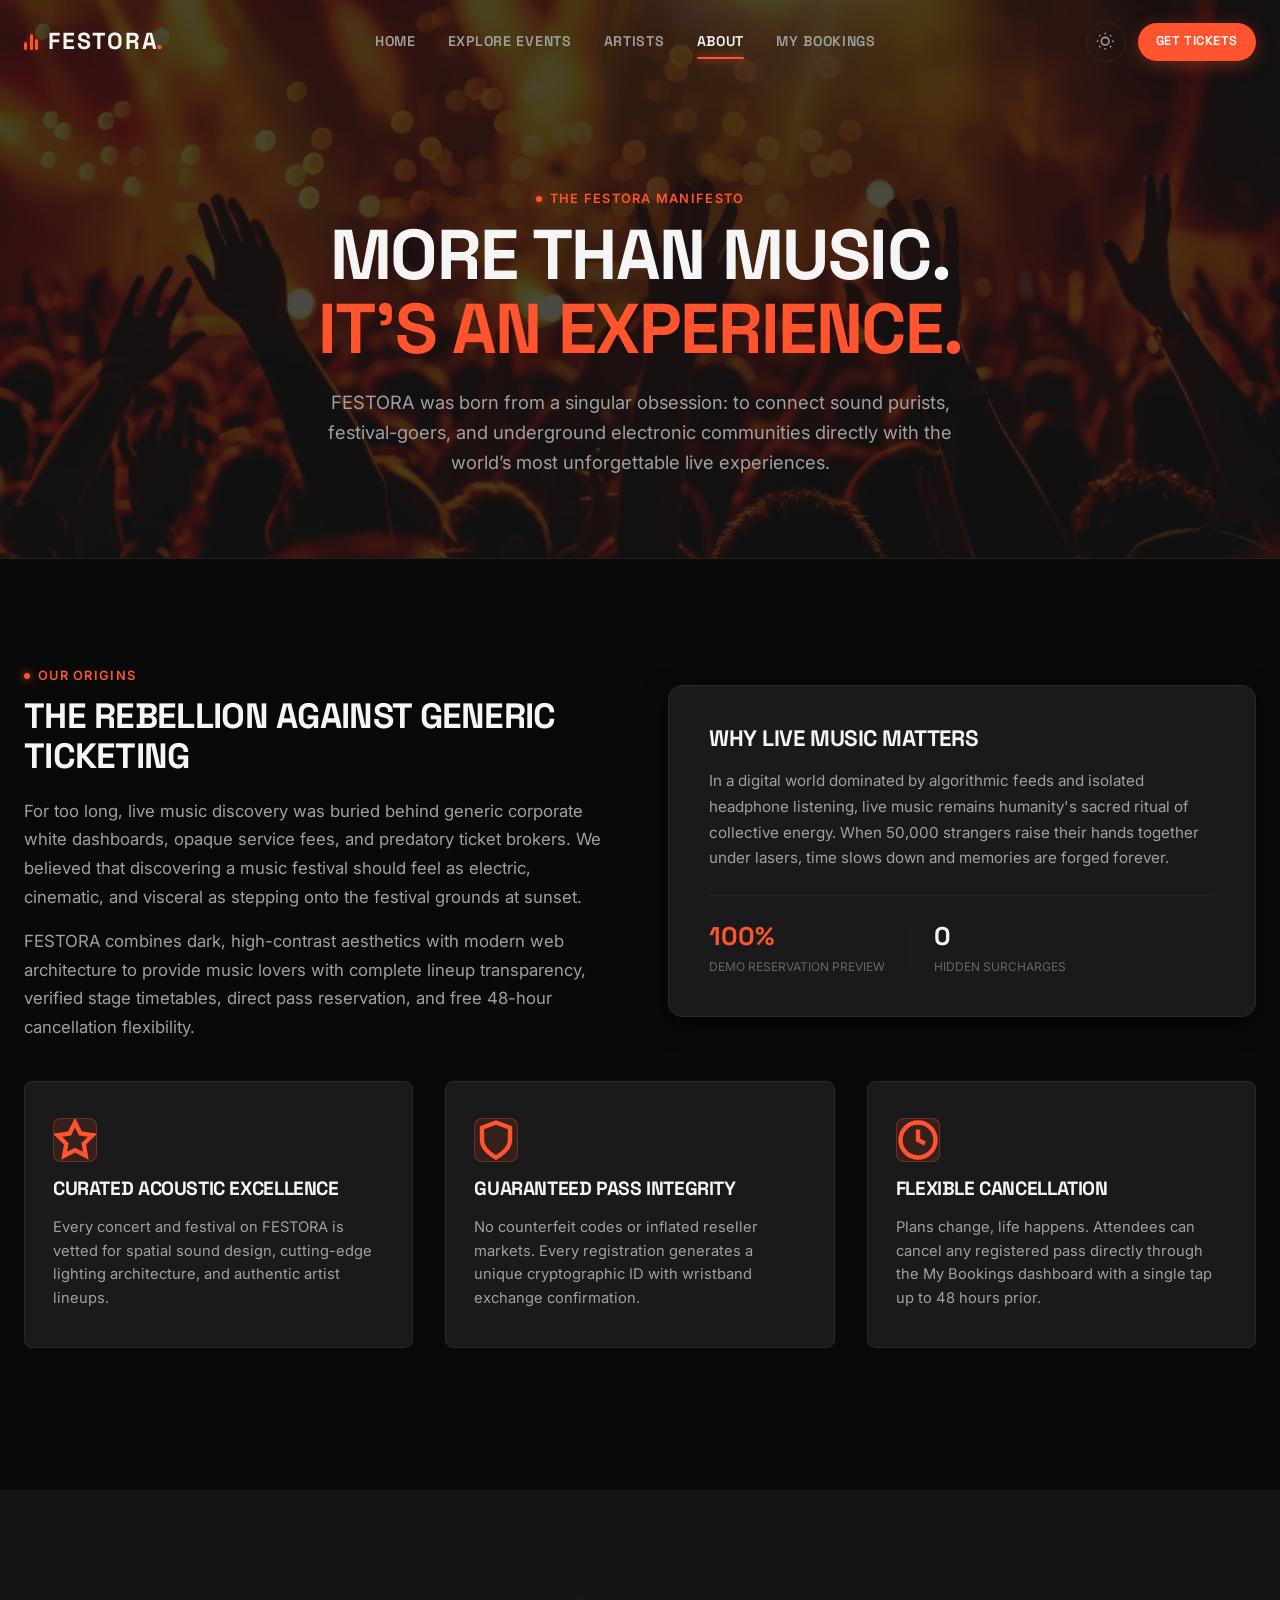
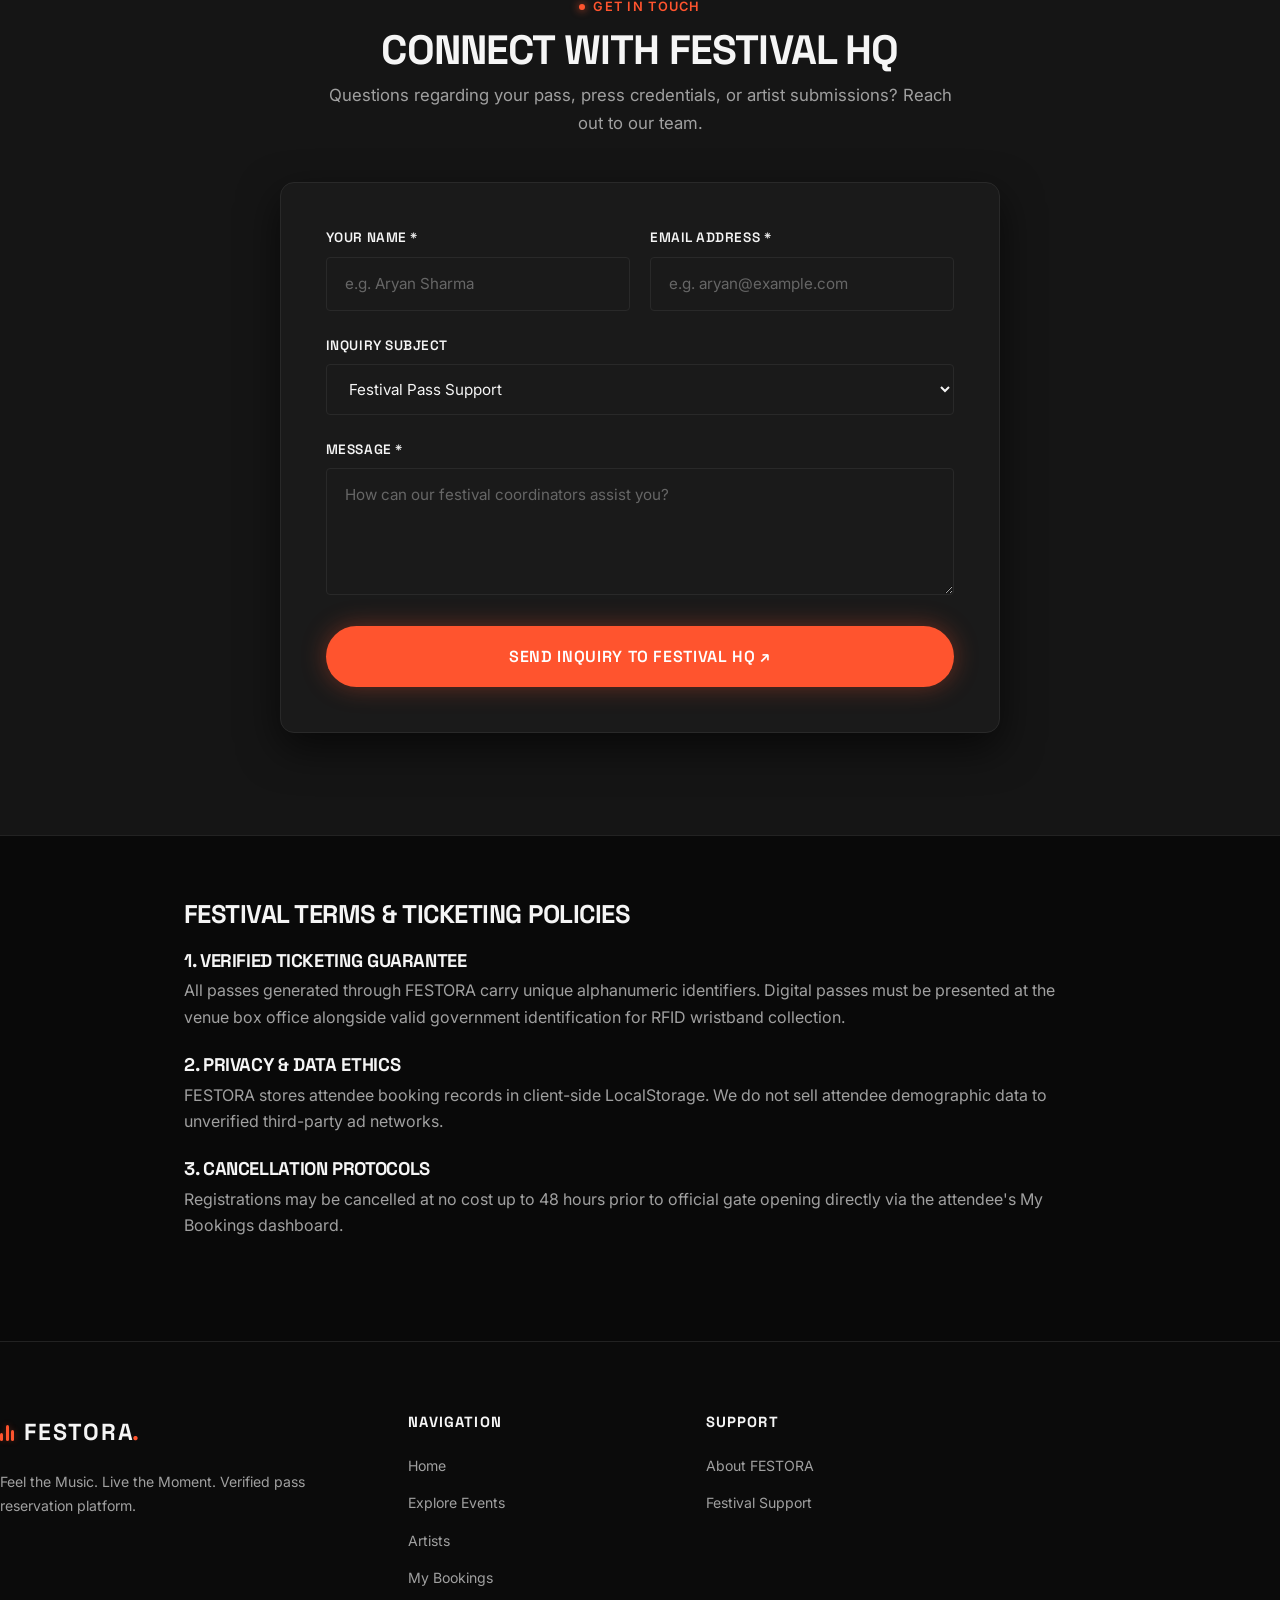
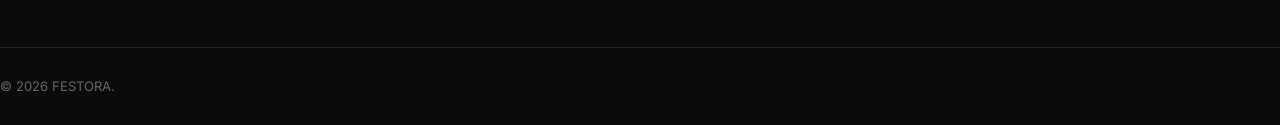
==== commit 650c5c09: "Correct contact form delivery messaging" ====
--- a/about.html
+++ b/about.html
@@ -10,6 +10,7 @@
   <!-- Core Stylesheets -->
   <link rel="stylesheet" href="css/style.css">
   <link rel="stylesheet" href="css/animations.css">
+  <link rel="stylesheet" href="css/responsive.css">
 </head>
 <body>
 
@@ -123,7 +124,7 @@
             <div style="padding-top:1.25rem;border-top:1px solid var(--border-subtle);display:flex;align-items:center;gap:1.5rem;">
               <div>
                 <div style="font-family:var(--font-heading);font-size:1.6rem;font-weight:700;color:var(--accent-primary);">100%</div>
-                <div style="font-size:0.75rem;color:var(--text-muted);text-transform:uppercase;">Verified Admission</div>
+                <div style="font-size:0.75rem;color:var(--text-muted);text-transform:uppercase;">Demo Reservation Preview</div>
               </div>
               <div style="width:1px;height:40px;background:var(--border-subtle);"></div>
               <div>
@@ -281,7 +282,7 @@
       </div>
     </div>
     <div class="container footer-bottom">
-      <div><span>© 2025 FESTORA Technologies Ltd.</span></div>
+      <div><span>© 2026 FESTORA.</span></div>
     </div>
   </footer>
 
@@ -324,9 +325,9 @@
 
         if (valid) {
           if (window.FestoraUI && window.FestoraUI.showToast) {
-            window.FestoraUI.showToast(`Thank you, ${name}! Your inquiry has been dispatched to Festival HQ.`);
+            window.FestoraUI.showToast(`Thank you, ${name}! This demo form does not send messages yet. Your message has not been sent.`);
           }
-          contactForm.reset();
+          // Keep the user's message in the form because no delivery service is connected.
         }
       });
     });
--- a/css/style.css
+++ b/css/style.css
@@ -3341,14 +3341,62 @@
   }
 }
 
-
-
-
-
-
-
-
-
-
-
-
+/* ==========================================================================
+   Back-to-Top Floating Button & Interactive Polish
+   ========================================================================== */
+.btn-back-to-top {
+  position: fixed;
+  bottom: 2rem;
+  right: 2rem;
+  z-index: 990;
+  width: 2.85rem;
+  height: 2.85rem;
+  border-radius: 50%;
+  background-color: rgba(26, 26, 26, 0.85);
+  backdrop-filter: blur(8px);
+  -webkit-backdrop-filter: blur(8px);
+  border: 1px solid var(--border-light);
+  color: var(--text-primary);
+  display: flex;
+  align-items: center;
+  justify-content: center;
+  box-shadow: 0 10px 25px rgba(0, 0, 0, 0.5);
+  opacity: 0;
+  transform: translateY(15px);
+  pointer-events: none;
+  cursor: pointer;
+  transition: opacity var(--transition-smooth), transform var(--transition-smooth), background-color var(--transition-fast), border-color var(--transition-fast);
+}
+
+.btn-back-to-top.is-visible {
+  opacity: 1;
+  transform: translateY(0);
+  pointer-events: auto;
+}
+
+.btn-back-to-top:hover {
+  background-color: var(--accent-primary);
+  border-color: var(--accent-primary);
+  color: #FFFFFF;
+  box-shadow: 0 6px 22px var(--accent-primary-glow);
+  transform: translateY(-3px);
+}
+
+.btn-back-to-top svg {
+  width: 18px;
+  height: 18px;
+  stroke: currentColor;
+}
+
+
+
+
+
+
+
+
+
+
+
+
+
--- a/css/responsive.css
+++ b/css/responsive.css
@@ -0,0 +1,296 @@
+/* ==========================================================================
+   FESTORA – Responsive Layouts & Breakpoint Rules
+   Mobile First & Progressive Enhancement
+   ========================================================================== */
+
+/* --- Universal Overflow Prevention --- */
+html, body {
+  max-width: 100vw;
+  overflow-x: hidden;
+}
+
+/* --- Touch Targets (Accessibility standard: min 44px) --- */
+@media (pointer: coarse) {
+  button, .btn, .nav-link, .category-tile, .filter-chip {
+    min-height: 44px;
+  }
+}
+
+/* ==========================================================================
+   Large Desktop & Ultra-wide Displays (1440px and up)
+   ========================================================================== */
+@media (min-width: 1440px) {
+  :root {
+    --container-max: 1400px;
+  }
+  .hero-title {
+    font-size: 5.4rem;
+  }
+}
+
+/* ==========================================================================
+   Standard Laptops & Small Desktops (1024px to 1439px)
+   ========================================================================== */
+@media (max-width: 1200px) {
+  .hero-title {
+    font-size: 4.2rem;
+  }
+  .events-grid,
+  .artists-grid {
+    gap: 1.5rem;
+  }
+  .footer-main {
+    gap: 2rem;
+  }
+}
+
+/* ==========================================================================
+   Tablets in Landscape & Portrait (768px to 1023px)
+   ========================================================================== */
+@media (max-width: 1023px) {
+  .hero-grid {
+    grid-template-columns: 1fr;
+    gap: 3rem;
+  }
+
+  .hero-floating-card {
+    justify-self: start;
+    width: 100%;
+    max-width: 480px;
+  }
+
+  .events-grid,
+  .artists-grid,
+  .category-grid {
+    grid-template-columns: repeat(2, 1fr);
+    gap: 1.5rem;
+  }
+
+  .event-detail-grid {
+    grid-template-columns: 1fr;
+    gap: 3rem;
+  }
+
+  .sticky-booking-panel {
+    position: static;
+  }
+
+  .newsletter-grid {
+    grid-template-columns: 1fr;
+    gap: 1.75rem;
+  }
+
+  .footer-main {
+    grid-template-columns: 1fr 1fr;
+    gap: 2.5rem;
+  }
+
+  .booking-card-item {
+    grid-template-columns: 200px 1fr;
+  }
+}
+
+/* ==========================================================================
+   Mobile Landscape & Large Phones (640px to 767px)
+   ========================================================================== */
+@media (max-width: 767px) {
+  .site-header {
+    padding: 1rem 0;
+  }
+
+  .hero-section {
+    padding-top: 6.5rem;
+    padding-bottom: 4rem;
+  }
+
+  .hero-title {
+    font-size: 3rem;
+  }
+
+  .hero-desc {
+    font-size: 1.05rem;
+  }
+
+  .hero-metrics-strip {
+    gap: 1.5rem;
+    flex-wrap: wrap;
+  }
+
+  .booking-card-item {
+    grid-template-columns: 1fr;
+  }
+
+  .booking-card-poster-wrap {
+    min-height: 180px;
+    max-height: 220px;
+  }
+
+  .artist-spotlight-banner {
+    grid-template-columns: 1fr;
+  }
+
+  .artist-spotlight-img-wrap {
+    min-height: 240px;
+  }
+
+  .about-story-grid {
+    grid-template-columns: 1fr !important;
+    gap: 2rem !important;
+  }
+
+  .filter-dropdowns-row {
+    flex-direction: column;
+    align-items: stretch;
+  }
+
+  .filter-dropdown-group {
+    flex-direction: column;
+    align-items: stretch;
+  }
+
+  .select-custom {
+    width: 100%;
+  }
+
+  .footer-main {
+    grid-template-columns: 1fr;
+    gap: 2.25rem;
+  }
+
+  .footer-bottom {
+    flex-direction: column;
+    text-align: center;
+    gap: 1rem;
+  }
+
+  .footer-legal-links {
+    justify-content: center;
+  }
+}
+
+/* ==========================================================================
+   Standard Mobile Phones (Under 640px)
+   ========================================================================== */
+@media (max-width: 639px) {
+  .container {
+    padding-left: 1.15rem;
+    padding-right: 1.15rem;
+  }
+
+  .hero-section {
+    padding-top: 6rem;
+    padding-bottom: 3.5rem;
+  }
+
+  .hero-title {
+    font-size: 2.45rem;
+  }
+
+  .hero-cta-group {
+    flex-direction: column;
+    align-items: stretch;
+  }
+
+  .hero-cta-group .btn {
+    width: 100%;
+  }
+
+  .events-grid,
+  .artists-grid,
+  .category-grid,
+  .lineup-cards-grid,
+  .about-values-grid {
+    grid-template-columns: 1fr;
+    gap: 1.25rem;
+  }
+
+  .countdown-box {
+    min-width: 72px;
+    padding: 0.85rem 0.5rem;
+  }
+
+  .countdown-num {
+    font-size: 2.6rem;
+  }
+
+  .countdown-divider {
+    display: none;
+  }
+
+  .countdown-actions {
+    flex-direction: column;
+    align-items: stretch;
+  }
+
+  .countdown-actions .btn {
+    width: 100%;
+  }
+
+  .form-grid-2col {
+    grid-template-columns: 1fr;
+    gap: 1rem;
+  }
+
+  .booking-card-details-grid {
+    grid-template-columns: 1fr;
+    gap: 0.75rem;
+  }
+
+  .booking-card-footer {
+    flex-direction: column;
+    align-items: stretch;
+  }
+
+  .btn-cancel-booking {
+    width: 100%;
+    justify-content: center;
+  }
+
+  .newsletter-form {
+    flex-direction: column;
+    align-items: stretch;
+  }
+
+  .newsletter-form .btn {
+    width: 100%;
+  }
+
+  .ticket-pass-meta-grid {
+    grid-template-columns: 1fr;
+    gap: 0.75rem;
+  }
+
+  .confirmation-actions {
+    flex-direction: column;
+    align-items: stretch;
+  }
+
+  .confirmation-actions .btn {
+    width: 100%;
+  }
+
+  .btn-back-to-top {
+    bottom: 1.25rem;
+    right: 1.25rem;
+    width: 2.5rem;
+    height: 2.5rem;
+  }
+}
+
+/* ==========================================================================
+   Small Mobile Phones (Under 380px)
+   ========================================================================== */
+@media (max-width: 379px) {
+  .hero-title {
+    font-size: 2.1rem;
+  }
+
+  .countdown-box {
+    min-width: 64px;
+    padding: 0.75rem 0.35rem;
+  }
+
+  .countdown-num {
+    font-size: 2.2rem;
+  }
+}
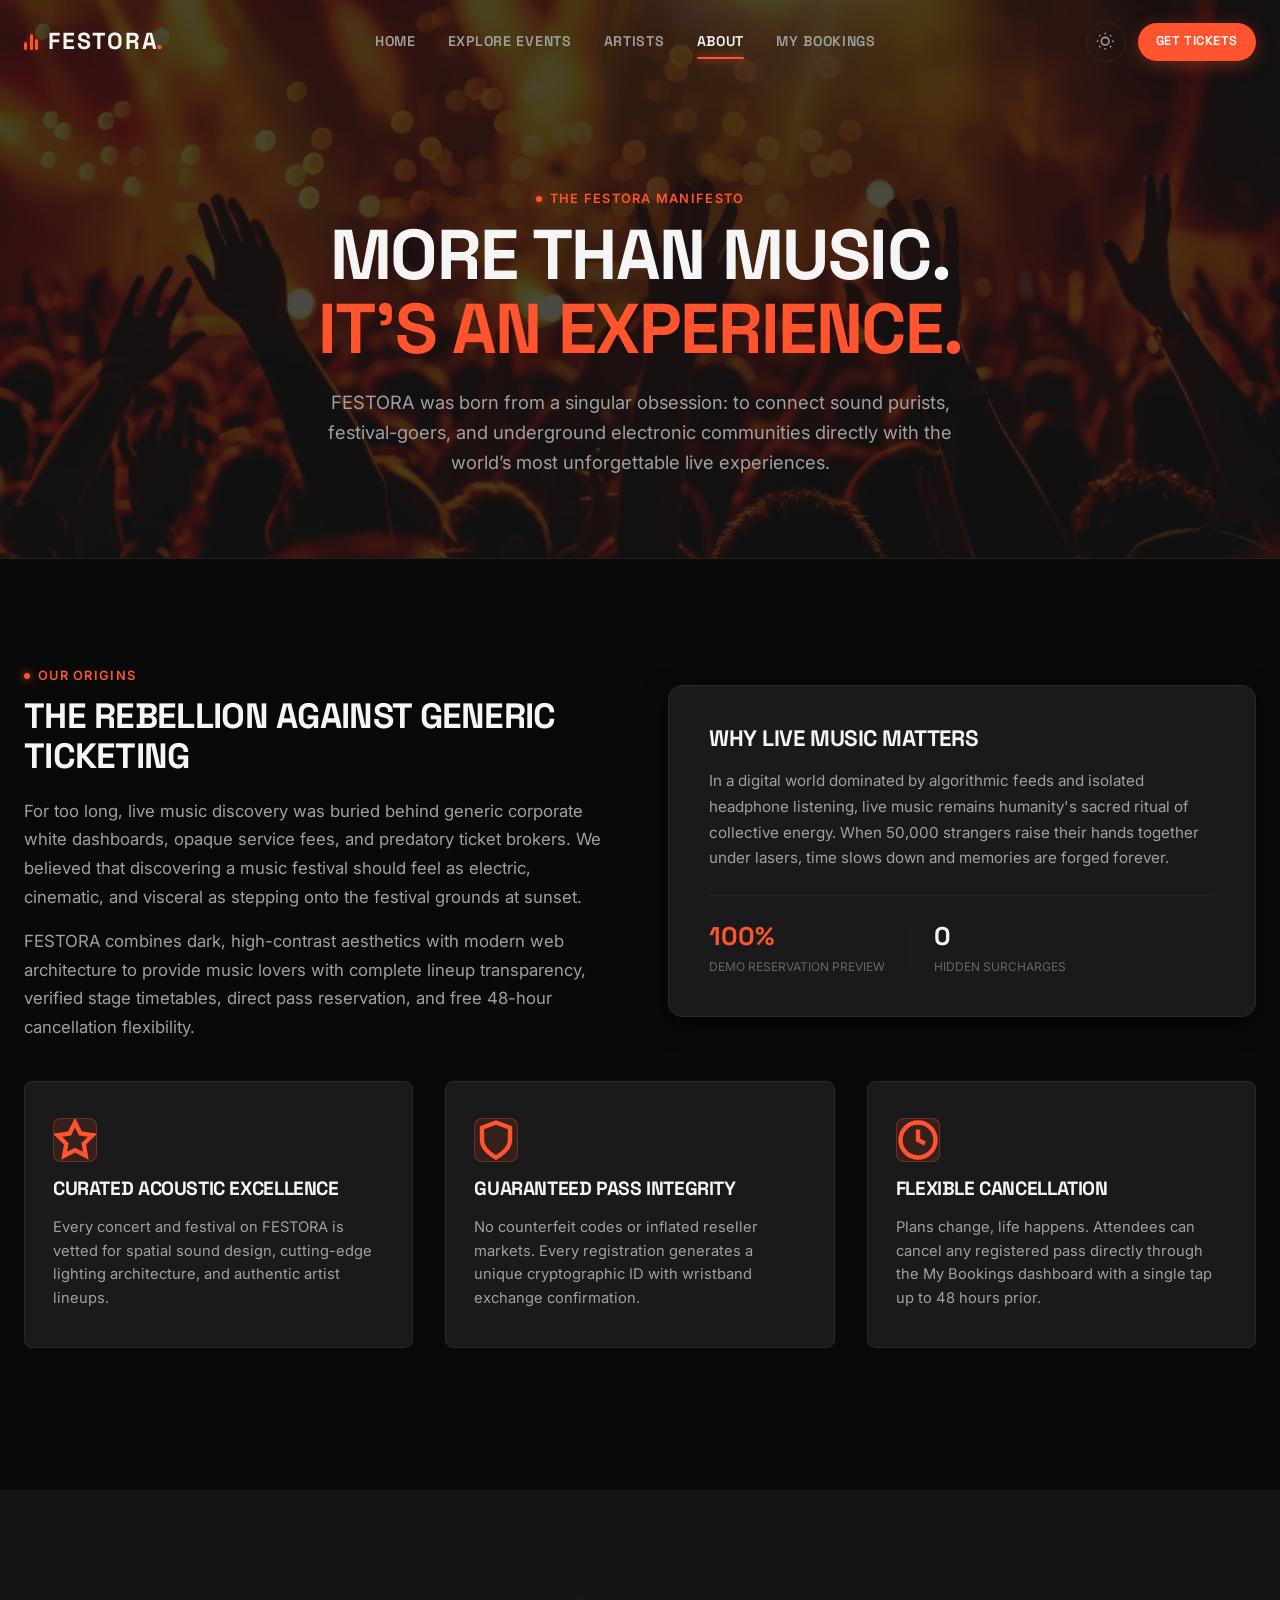
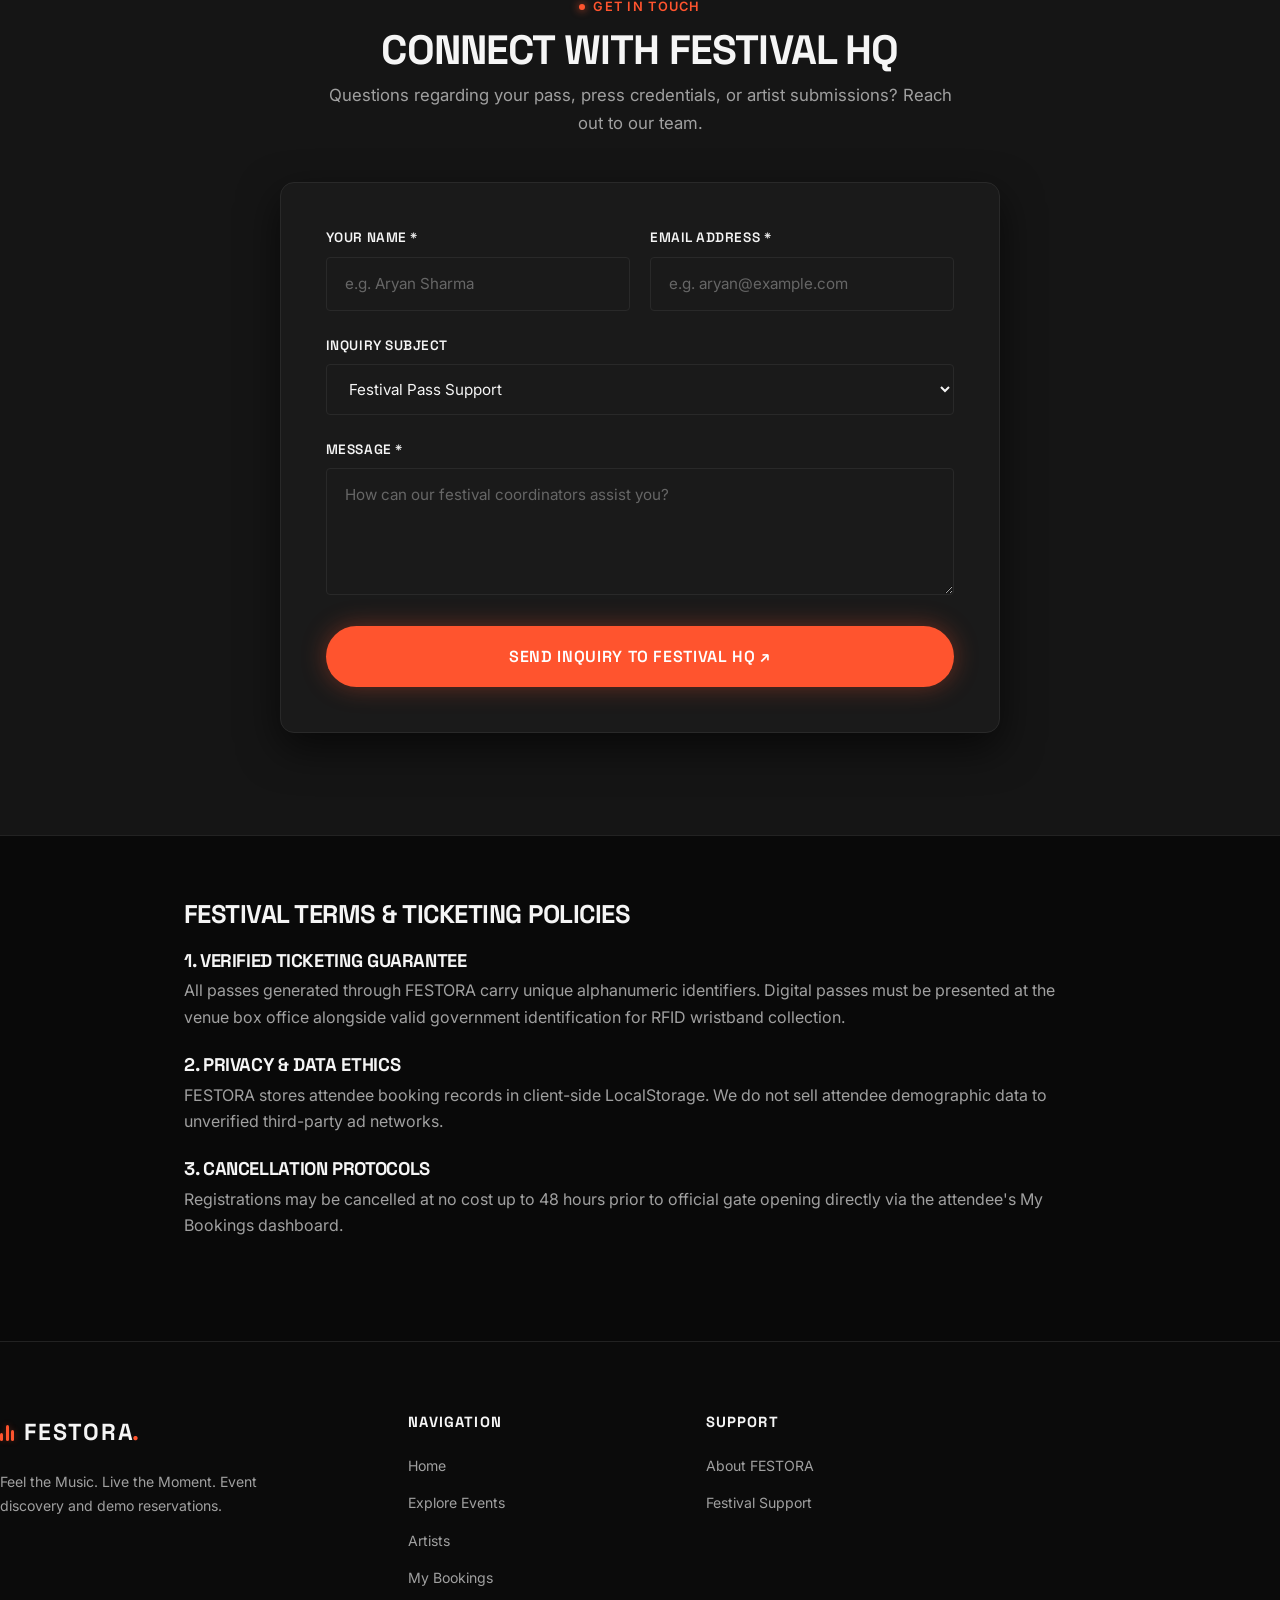
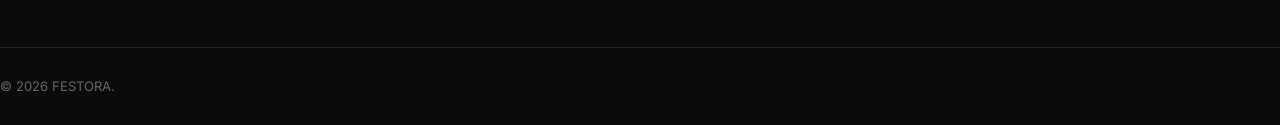
==== commit 62ec491b: "Fix outdated and misleading about.html content" ====
--- a/about.html
+++ b/about.html
@@ -262,7 +262,7 @@
           <span class="logo-bars"><span class="logo-bar"></span><span class="logo-bar"></span><span class="logo-bar"></span></span>
           <span>FESTORA<span class="accent-dot">.</span></span>
         </a>
-        <p class="footer-brand-desc">Feel the Music. Live the Moment. Verified pass reservation platform.</p>
+        <p class="footer-brand-desc">Feel the Music. Live the Moment. Event discovery and demo reservations.</p>
       </div>
       <div>
         <h4 class="footer-heading">NAVIGATION</h4>
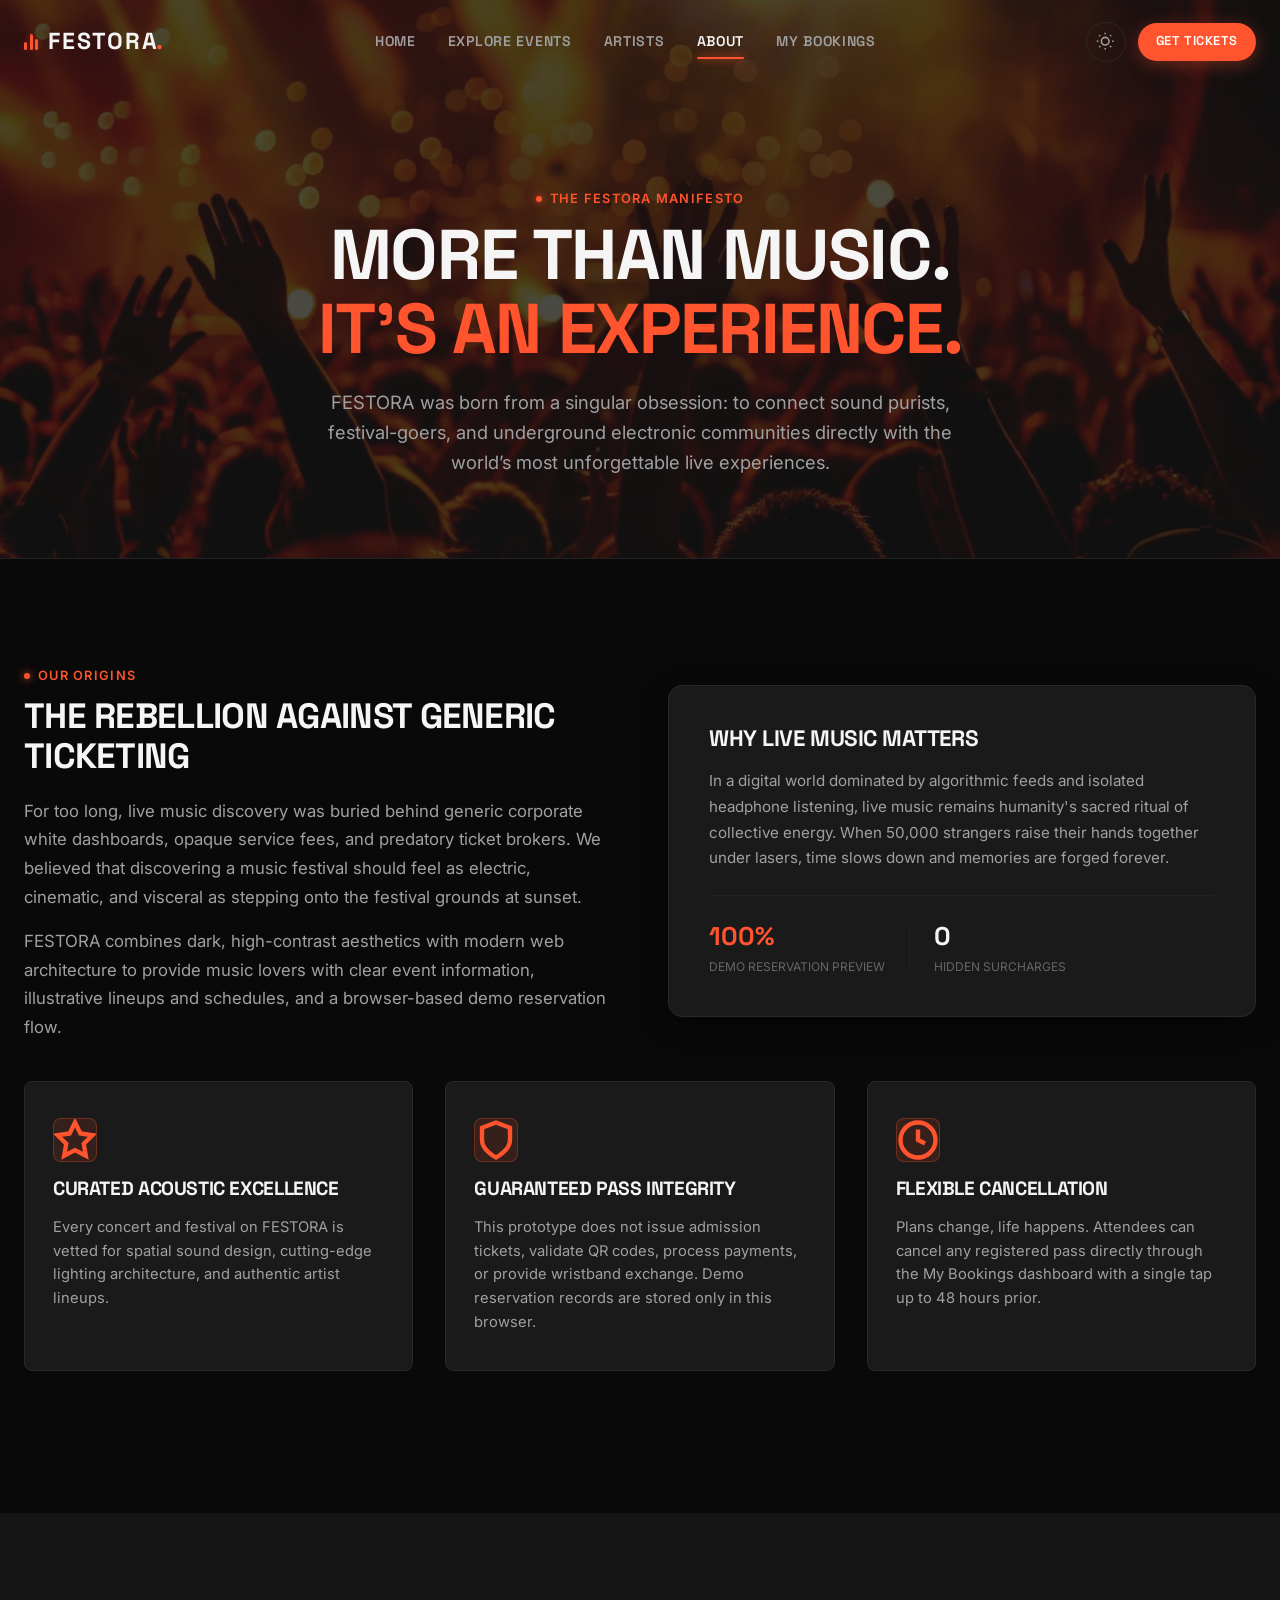
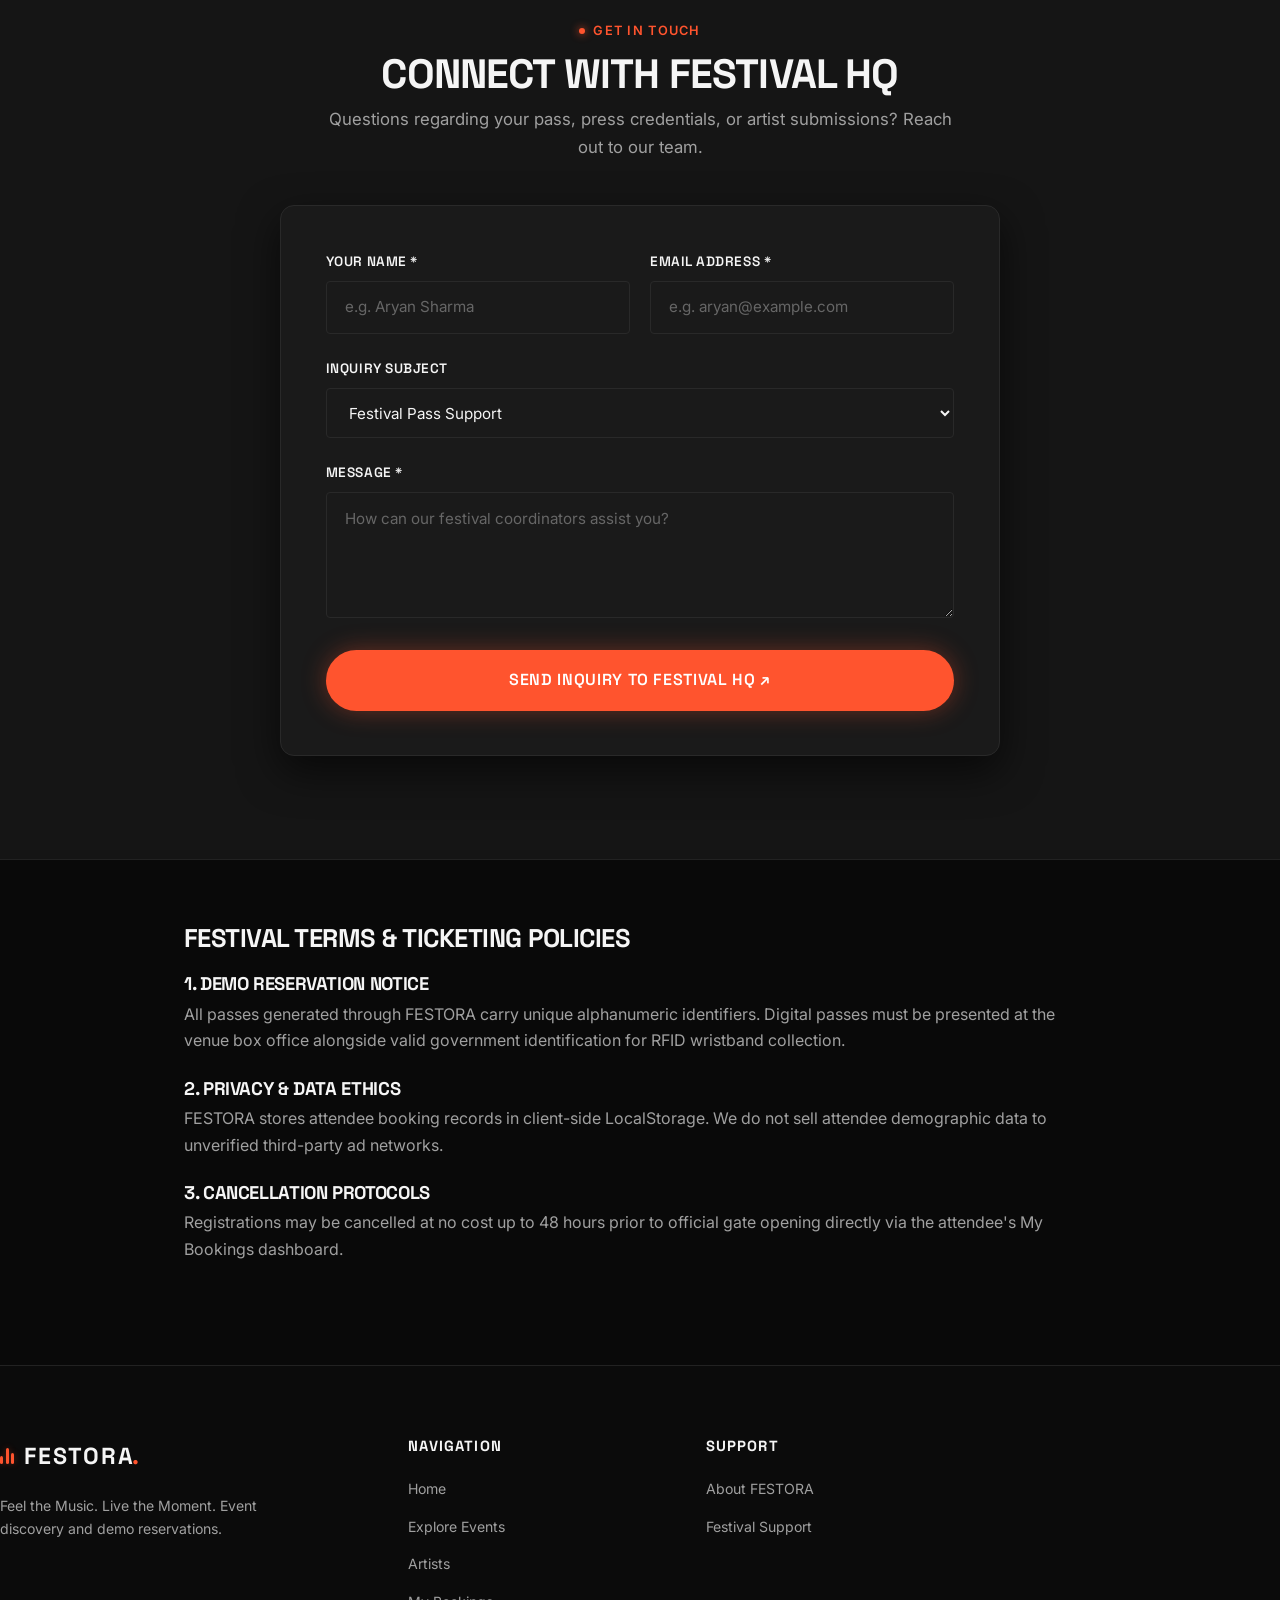
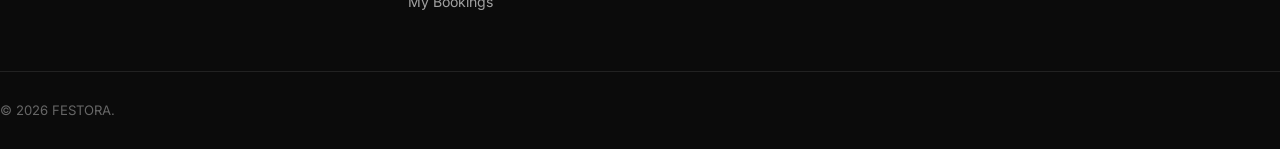
==== commit b69fb9aa: "Clarify demo behaviour and fix about.html" ====
--- a/about.html
+++ b/about.html
@@ -110,7 +110,7 @@
               For too long, live music discovery was buried behind generic corporate white dashboards, opaque service fees, and predatory ticket brokers. We believed that discovering a music festival should feel as electric, cinematic, and visceral as stepping onto the festival grounds at sunset.
             </p>
             <p class="detail-text">
-              FESTORA combines dark, high-contrast aesthetics with modern web architecture to provide music lovers with complete lineup transparency, verified stage timetables, direct pass reservation, and free 48-hour cancellation flexibility.
+              FESTORA combines dark, high-contrast aesthetics with modern web architecture to provide music lovers with clear event information, illustrative lineups and schedules, and a browser-based demo reservation flow.
             </p>
           </div>
 
@@ -154,7 +154,7 @@
             </div>
             <h3 class="value-card-title">GUARANTEED PASS INTEGRITY</h3>
             <p class="value-card-desc">
-              No counterfeit codes or inflated reseller markets. Every registration generates a unique cryptographic ID with wristband exchange confirmation.
+              This prototype does not issue admission tickets, validate QR codes, process payments, or provide wristband exchange. Demo reservation records are stored only in this browser.
             </p>
           </div>
 
@@ -235,7 +235,7 @@
         
         <div style="display:flex;flex-direction:column;gap:1.5rem;font-size:0.92rem;color:var(--text-secondary);line-height:1.7;">
           <div id="security">
-            <h3 style="font-size:1.15rem;color:var(--text-primary);margin-bottom:0.4rem;">1. VERIFIED TICKETING GUARANTEE</h3>
+            <h3 style="font-size:1.15rem;color:var(--text-primary);margin-bottom:0.4rem;">1. DEMO RESERVATION NOTICE</h3>
             <p>All passes generated through FESTORA carry unique alphanumeric identifiers. Digital passes must be presented at the venue box office alongside valid government identification for RFID wristband collection.</p>
           </div>
 
